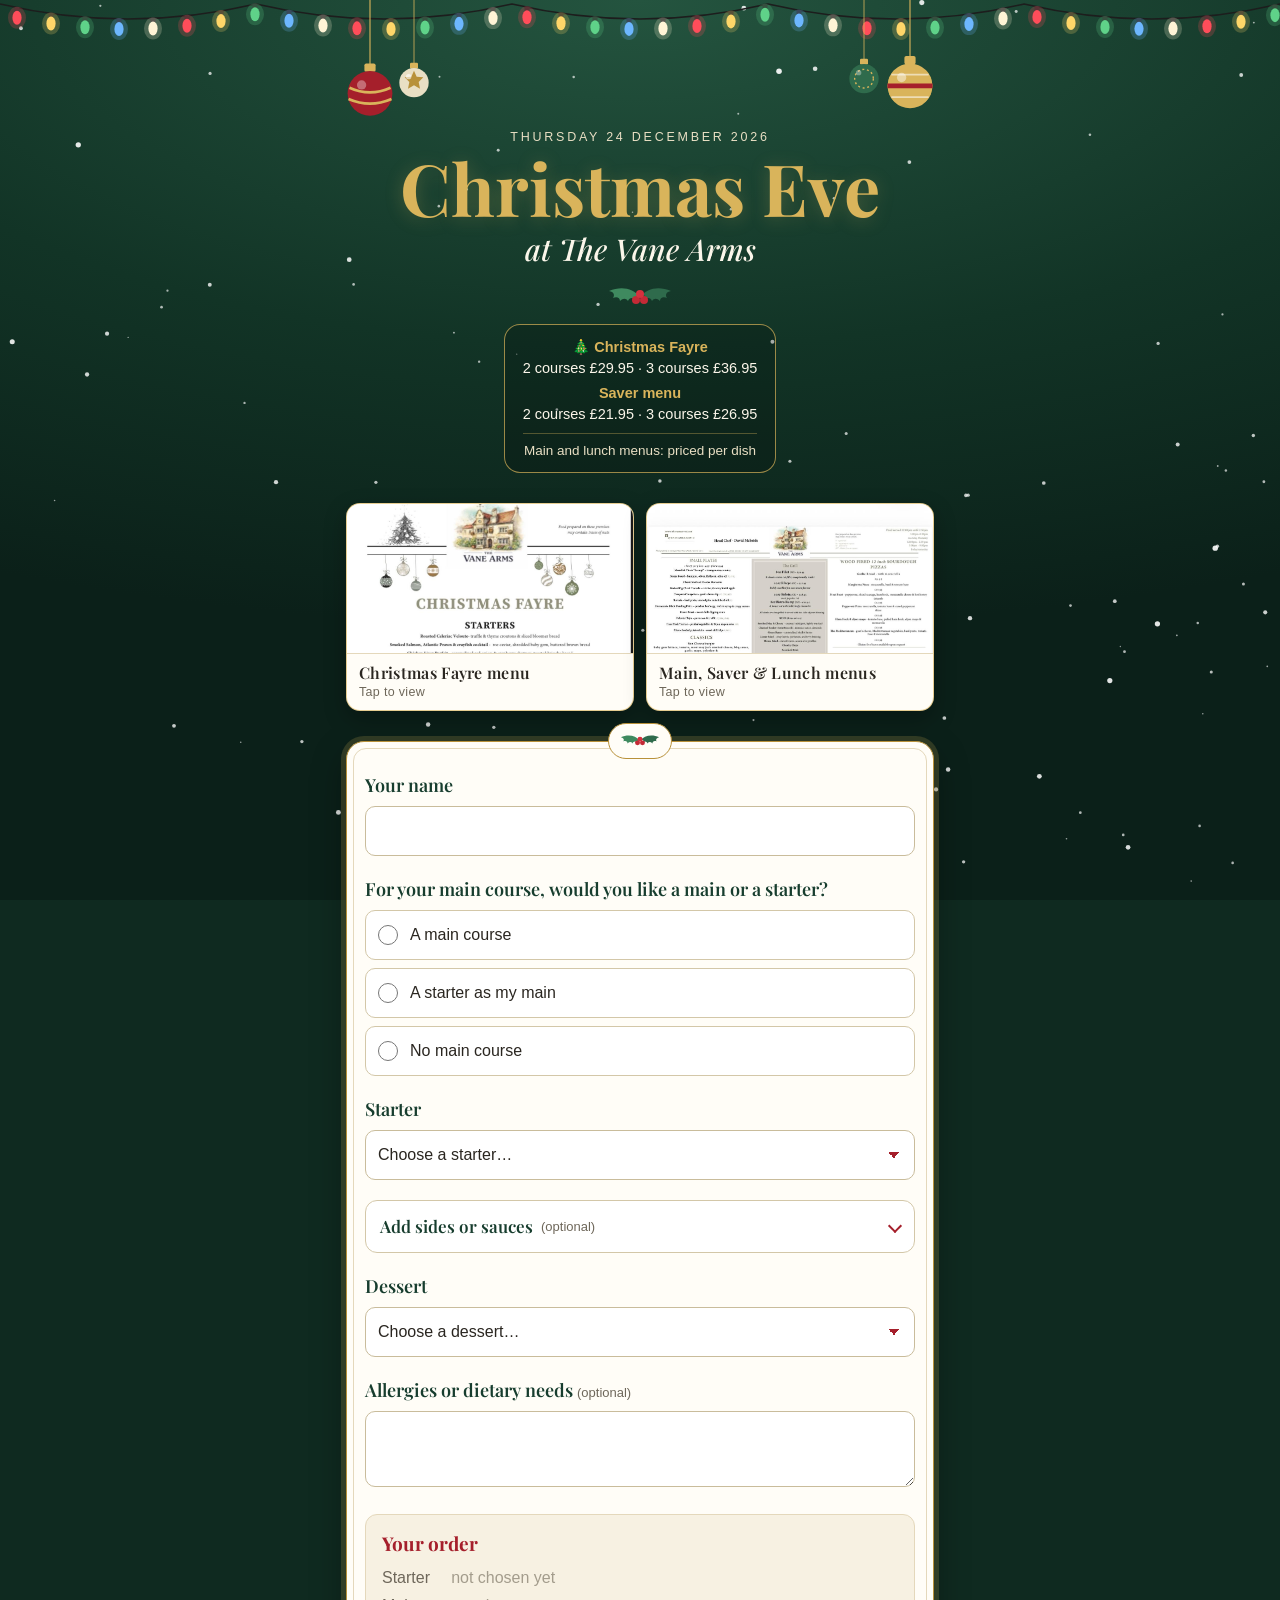
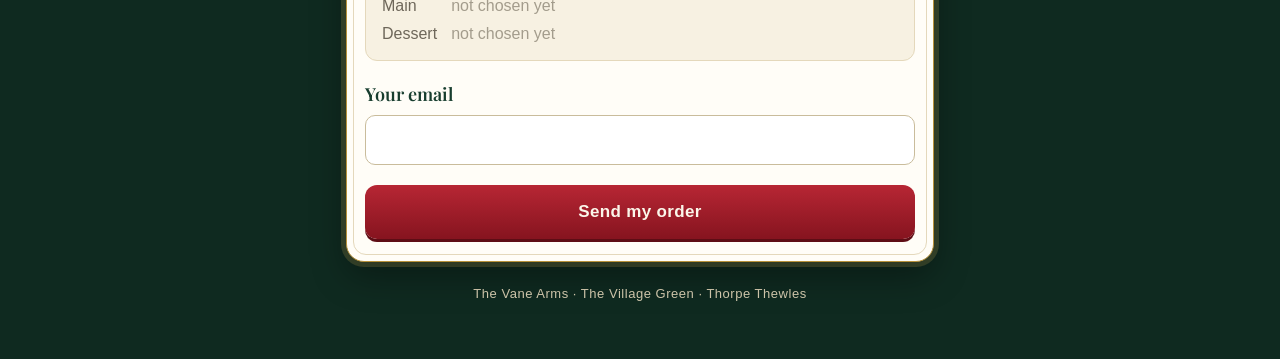
==== christmas-eve/index.html @ ee649b45 "Christmas Eve printout: show spare steak sides against paid extra sides Co-Authored-By: Claude Opus " ====
<!DOCTYPE html>
<html lang="en-GB">
<head>
<meta charset="utf-8">
<meta name="viewport" content="width=device-width, initial-scale=1">
<meta name="robots" content="noindex, nofollow">
<meta name="theme-color" content="#0f2a20">
<title>Christmas Eve at The Vane Arms</title>
<link rel="preconnect" href="https://fonts.googleapis.com">
<link rel="preconnect" href="https://fonts.gstatic.com" crossorigin>
<link href="https://fonts.googleapis.com/css2?family=Playfair+Display:ital,wght@0,600;0,700;1,500&display=swap" rel="stylesheet">
<style>
  :root{
    --night:#0f2a20; --pine:#173d2e; --gold:#d9b45b; --gold-2:#b8913a; --cream:#fbf6ea; --paper:#fffdf7;
    --berry:#a51f2b; --berry-2:#86141f; --ink:#2a2620; --muted:#6e675a; --line:#e4d8bb;
    --display:"Playfair Display",Georgia,"Times New Roman",serif;
  }
  *{box-sizing:border-box}
  html{-webkit-text-size-adjust:100%}
  body{margin:0;min-height:100vh;color:var(--ink);background:var(--night);
    font:16px/1.5 -apple-system,BlinkMacSystemFont,"Segoe UI",Roboto,Helvetica,Arial,sans-serif}
  body::before{content:"";position:fixed;inset:0;z-index:0;pointer-events:none;
    background:radial-gradient(ellipse 120% 70% at 50% 0%,#24543f 0%,#123426 55%,#0b2019 100%)}
  #snow{position:fixed;inset:0;width:100%;height:100%;pointer-events:none;z-index:0}
  .wrap{position:relative;z-index:1;max-width:620px;margin:0 auto;padding:0 16px 56px}

  /* ---------- header ---------- */
  .lights{position:relative;z-index:1;height:58px;overflow:hidden}
  .lights svg{display:block;width:100%;height:58px}
  .bulb{animation:twinkle 2.6s ease-in-out infinite alternate}
  @keyframes twinkle{0%{opacity:1}55%{opacity:.95}100%{opacity:.35}}
  header{position:relative;text-align:center;padding:70px 0 8px;color:var(--cream)}
  .bauble{position:absolute;top:-58px;width:56px;transform-origin:50% 0;animation:sway 5s ease-in-out infinite alternate}
  .bauble.l{left:-4px}
  .bauble.r{right:-4px;animation-delay:-2.5s}
  .bauble.l2{left:48px;width:40px;top:-58px;animation-delay:-1.2s}
  .bauble.r2{right:50px;width:40px;top:-58px;animation-delay:-3.6s}
  @keyframes sway{from{transform:rotate(-4deg)}to{transform:rotate(4deg)}}
  .eyebrow{margin:0 0 4px;font-size:12.5px;letter-spacing:.22em;text-transform:uppercase;color:#e9dfc4}
  h1{font-family:var(--display);font-weight:700;margin:0;line-height:1;color:var(--gold);
    font-size:clamp(46px,13vw,72px);text-shadow:0 2px 18px rgba(217,180,91,.25)}
  .at{font-family:var(--display);font-style:italic;font-weight:500;font-size:clamp(22px,6vw,30px);margin:4px 0 10px;color:var(--cream)}
  .holly{display:block;margin:6px auto 12px;width:74px;height:30px}
  .prices{display:inline-block;max-width:100%;margin:0;padding:12px 18px;border:1px solid rgba(217,180,91,.7);border-radius:16px;
    font-size:14.5px;line-height:1.45;color:var(--cream);background:rgba(0,0,0,.18)}
  .prices div+div{margin-top:4px}
  .prices b{display:block;color:var(--gold);font-weight:600}
  .prices .pp{font-size:13.5px;color:#e9dfc4;margin-top:8px;padding-top:7px;border-top:1px solid rgba(217,180,91,.35)}
  .extras{border:1px solid #d3c7a8;border-radius:12px;background:#fff;padding:0}
  .extras summary{cursor:pointer;list-style:none;padding:13px 14px;font-family:var(--display);font-weight:600;font-size:17px;color:var(--pine);display:flex;align-items:center;gap:8px}
  .extras summary::-webkit-details-marker{display:none}
  .extras summary::after{content:"";margin-left:auto;width:8px;height:8px;border-right:2px solid var(--berry);border-bottom:2px solid var(--berry);transform:rotate(45deg);transition:transform .15s}
  .extras[open] summary::after{transform:rotate(-135deg)}
  .extras .xl{margin:4px 14px 8px;font-size:13.5px;font-weight:600;color:var(--muted)}
  .checks{display:grid;grid-template-columns:1fr 1fr;gap:6px;padding:0 14px 12px}
  @media (max-width:420px){.checks{grid-template-columns:1fr}}
  .chk{display:flex;align-items:center;gap:10px;border:1px solid #e0d6bd;border-radius:9px;padding:9px 10px;font-size:15px;cursor:pointer;margin:0;font-family:inherit;font-weight:400;color:var(--ink)}
  .chk input{width:19px;height:19px;margin:0;accent-color:var(--berry);flex:none}
  .chk:has(input:checked){border-color:var(--berry);background:#fbf0ee}
  .tag{display:none;margin:8px 0 0;font-size:13px;font-weight:600;padding:3px 10px;border-radius:999px;width:fit-content}
  .tag.cf,.tag.mm{display:block}
  .tag.cf{background:#e6f0e8;color:#173d2e;border:1px solid #9fc2aa}
  .tag.mm{background:#f3eee2;color:#5d564a;border:1px solid #d6cbb0}
  .steak{border-left:3px solid var(--gold);padding:2px 0 2px 14px;margin:-6px 0 20px}
  .steak .field{margin-bottom:16px}
  .steak label{font-size:16px}
  .duo{display:grid;grid-template-columns:1fr 1fr;gap:10px}
  @media (max-width:520px){.duo{grid-template-columns:1fr;gap:0}}
  .tg{display:inline-block;font-size:11px;padding:0 6px;border-radius:999px;margin-left:4px;vertical-align:1px}
  .tg.cf{background:#e6f0e8;color:#173d2e}
  .tg.mm{background:#f1ece0;color:#6e675a}
  .demo{background:#fff7e0;border:1px solid #e7cf86;color:#6a5310;border-radius:10px;padding:10px 12px;font-size:14px;margin-top:14px}

  /* ---------- menus ---------- */
  .menus{display:grid;grid-template-columns:1fr 1fr;gap:12px;margin:22px 0 0}
  .menu-card{display:block;width:100%;padding:0;border:1px solid rgba(217,180,91,.65);border-radius:14px;overflow:hidden;
    background:var(--paper);cursor:pointer;text-align:left;font:inherit;color:var(--ink);box-shadow:0 8px 22px rgba(0,0,0,.28)}
  .menu-card img{display:block;width:100%;height:150px;object-fit:cover;object-position:top;border-bottom:1px solid var(--line)}
  .menu-card span{display:block;padding:9px 12px 10px;font-family:var(--display);font-weight:600;font-size:16px;line-height:1.2}
  .menu-card small{display:block;font-family:-apple-system,BlinkMacSystemFont,"Segoe UI",Roboto,Arial,sans-serif;font-weight:400;font-size:12.5px;color:var(--muted);margin-top:2px}
  .menu-card:hover,.menu-card:focus-visible{outline:3px solid var(--gold);outline-offset:2px}

  /* ---------- lightbox ---------- */
  .lb{position:fixed;inset:0;z-index:50;background:rgba(6,16,11,.94);display:flex;flex-direction:column}
  .lb[hidden]{display:none}
  .lb-bar{display:flex;align-items:center;gap:10px;padding:10px 12px;color:var(--cream)}
  .lb-bar h2{flex:1;margin:0;font-family:var(--display);font-size:18px;color:var(--gold);font-weight:600}
  .lb-bar button{box-shadow:none;width:auto;min-height:40px;padding:8px 14px;font-size:15px;border-radius:10px;background:transparent;color:var(--cream);border:1px solid rgba(251,246,234,.5)}
  .lb-scroll{flex:1;overflow:auto;-webkit-overflow-scrolling:touch;padding:0 10px 20px;text-align:center}
  .lb-scroll img{width:100%;max-width:1000px;height:auto;border-radius:6px;background:#fff;cursor:zoom-in}
  .lb.zoom .lb-scroll img{width:200%;max-width:none;cursor:zoom-out}

  /* ---------- form ---------- */
  .card{position:relative;background:var(--paper);border:1px solid var(--gold-2);border-radius:18px;padding:30px 18px 22px;margin-top:30px;
    box-shadow:0 0 0 5px rgba(217,180,91,.18),0 14px 34px rgba(0,0,0,.35)}
  .card::before{content:"";position:absolute;inset:6px;border:1px solid var(--line);border-radius:13px;pointer-events:none}
  .card .sprig{position:absolute;top:-19px;left:50%;transform:translateX(-50%);width:64px;height:36px;background:var(--paper);border-radius:20px;padding:4px 8px;border:1px solid var(--gold-2)}
  .field{margin:0 0 20px;position:relative}
  label,.label{display:block;font-family:var(--display);font-weight:600;font-size:18px;margin:0 0 7px;color:var(--pine)}
  .opt-tag{font-family:-apple-system,BlinkMacSystemFont,"Segoe UI",Roboto,Arial,sans-serif;font-weight:400;font-size:13px;color:var(--muted)}
  input[type=text],input[type=email],select,textarea{position:relative;
    width:100%;font:inherit;font-size:16px;color:var(--ink);background:#fff;
    border:1px solid #c9bc9b;border-radius:10px;padding:12px;min-height:48px;appearance:none;-webkit-appearance:none}
  select{background-image:linear-gradient(45deg,transparent 50%,var(--berry) 50%),linear-gradient(135deg,var(--berry) 50%,transparent 50%);
    background-position:calc(100% - 20px) 21px,calc(100% - 14px) 21px;background-size:6px 6px;background-repeat:no-repeat;padding-right:40px}
  textarea{min-height:76px;resize:vertical}
  input:focus,select:focus,textarea:focus{outline:3px solid rgba(217,180,91,.45);border-color:var(--gold-2)}
  .desc{margin:7px 2px 0;font-size:14px;color:var(--muted);font-style:italic}
  .desc:empty{display:none}
  .req{margin-top:10px}
  .req label{font-family:-apple-system,BlinkMacSystemFont,"Segoe UI",Roboto,Arial,sans-serif;font-size:14px;font-weight:600;color:var(--pine);margin-bottom:5px}
  .req input{min-height:44px;font-size:16px;background:#fffef9}
  .rq{color:var(--berry);font-style:italic}
  .choice{display:grid;gap:8px}
  .opt{display:flex;gap:12px;align-items:center;border:1px solid #d3c7a8;border-radius:10px;padding:12px;cursor:pointer;background:#fff;font-family:inherit;font-size:16px;font-weight:500;color:var(--ink);margin:0}
  .opt input{margin:0;width:20px;height:20px;accent-color:var(--berry);flex:none}
  .opt:has(input:checked){border-color:var(--berry);background:#fbf0ee}
  .error{color:var(--berry);font-size:14px;margin-top:6px;display:none}
  .invalid .error{display:block}
  .invalid select,.invalid input,.invalid .opt{border-color:var(--berry)}
  .summary{background:#f7f1e2;border:1px solid var(--line);border-radius:12px;padding:14px 16px;margin:4px 0 20px}
  .summary h2{font-family:var(--display);font-size:19px;margin:0 0 8px;color:var(--berry)}
  .summary dl{display:grid;grid-template-columns:auto 1fr;gap:4px 14px;margin:0}
  .summary dt{color:var(--muted)}
  .summary dd{margin:0}
  .bill{margin-top:12px;border-top:1px dashed #cdbf9e;padding-top:10px;font-size:15px}
  .bill:empty{display:none}
  .bill div{display:flex;justify-content:space-between;gap:12px;padding:2px 0}
  .bill .total{margin-top:6px;padding-top:8px;border-top:1px solid #cdbf9e;font-family:var(--display);font-size:22px;font-weight:700;color:var(--pine)}
  button{font:inherit;font-weight:700;font-size:17px;border:0;border-radius:12px;padding:14px 18px;min-height:54px;width:100%;
    background:linear-gradient(180deg,#b72634,var(--berry-2));color:var(--cream);cursor:pointer;letter-spacing:.02em;box-shadow:0 3px 0 #5e0d15}
  button:hover{filter:brightness(1.06)}
  button:focus-visible{outline:3px solid var(--gold);outline-offset:2px}
  button[disabled]{opacity:.65;cursor:progress}
  .btn-ghost{background:transparent;color:var(--pine);border:1px solid var(--pine);box-shadow:none}
  .formerror{display:none;margin:14px 0 0;padding:12px 14px;border-radius:10px;background:#fbeeee;color:var(--berry);font-size:15px}
  .formerror.show{display:block}
  .hp{position:absolute;left:-9999px;width:1px;height:1px;overflow:hidden}
  .done h2{font-family:var(--display);color:var(--berry);margin:0 0 8px;font-size:30px;text-align:center}
  .done p{margin:0 0 12px}
  .done .summary{margin-top:12px}
  footer{text-align:center;color:#d8ceb2;font-size:13px;margin-top:22px;letter-spacing:.04em}

  @media (prefers-reduced-motion:reduce){.bauble,.bulb{animation:none}}
  @media (max-width:420px){.bauble.l2,.bauble.r2{display:none}.menu-card img{height:120px}}

  /* ---------- organiser / print view ---------- */
  .admin .wrap{max-width:1040px;padding-top:20px}
  .admin .lights,.admin #snow{display:none}
  .toolbar{display:flex;gap:10px;flex-wrap:wrap;margin:0 0 14px}
  .toolbar button{width:auto;min-height:44px;padding:10px 16px;font-size:15px}
  .toolbar .btn-ghost{color:var(--cream);border-color:rgba(251,246,234,.6)}
  .sheet{background:#fff;border-radius:12px;padding:22px}
  .sheet h1{font-size:28px;color:var(--pine);margin:0 0 4px;text-align:left;text-shadow:none}
  .sheet .meta{color:var(--muted);margin:0 0 16px;font-size:14px}
  table{width:100%;border-collapse:collapse;font-size:14px}
  th,td{border:1px solid #cfc6b0;padding:7px 8px;text-align:left;vertical-align:top}
  th{background:#f3eee2;font-weight:700}
  td.n{width:34px;text-align:center;color:var(--muted)}
  td.p,th.p{text-align:right;white-space:nowrap}
  tfoot td{font-weight:700;background:#f3eee2}
  .sam{font-size:12px;color:var(--muted)}
  .alg{color:var(--berry);font-weight:600}
  .rqp{color:var(--berry);font-size:12.5px;font-weight:600;font-style:italic}
  .totals{display:grid;grid-template-columns:repeat(3,1fr);gap:16px;margin-top:20px}
  .totals h3{font-size:14px;margin:0 0 6px;text-transform:uppercase;letter-spacing:.08em;color:var(--berry)}
  .totals ul{margin:0;padding:0;list-style:none;font-size:14px}
  .totals li{display:flex;justify-content:space-between;gap:10px;border-bottom:1px dotted #d6d0c2;padding:3px 0}
  .totals li b{white-space:nowrap}
  .extra{margin-top:16px;font-size:14px}
  .missing{margin-top:10px;font-size:14px;color:var(--berry)}
  @media (max-width:700px){.totals{grid-template-columns:1fr}}
  @media print{
    @page{size:A4;margin:12mm}
    body{background:#fff !important;font-size:12px}
    #snow,.lights,.no-print,body::before{display:none !important}
    .admin .wrap{max-width:none;padding:0}
    .sheet{padding:0;border-radius:0}
    table{font-size:11px}
    th,td{padding:4px 6px}
    tr{page-break-inside:avoid}
    .totals{grid-template-columns:repeat(3,1fr);break-inside:avoid;page-break-inside:avoid}
    .totals li{padding:2px 0}
  }
</style>
</head>
<body>
<canvas id="snow" aria-hidden="true"></canvas>
<div class="lights" aria-hidden="true"><svg id="lightsSvg" preserveAspectRatio="none"></svg></div>

<div class="wrap" id="app">

  <!-- ===================== GUEST VIEW ===================== -->
  <div id="guest">
    <header>
      <svg class="bauble l" viewBox="0 0 60 130" aria-hidden="true"><line x1="30" y1="0" x2="30" y2="70" stroke="#d9b45b" stroke-width="1.2"/><rect x="24" y="68" width="12" height="9" rx="2" fill="#d9b45b"/><circle cx="30" cy="100" r="24" fill="#a51f2b"/><path d="M8 94q22 10 44 0" stroke="#d9b45b" stroke-width="3" fill="none"/><path d="M7 106q23 10 46 0" stroke="#d9b45b" stroke-width="3" fill="none"/><circle cx="21" cy="91" r="5" fill="#fff" opacity=".35"/></svg>
      <svg class="bauble l2" viewBox="0 0 60 150" aria-hidden="true"><line x1="30" y1="0" x2="30" y2="96" stroke="#d9b45b" stroke-width="1.2"/><rect x="24" y="94" width="12" height="9" rx="2" fill="#d9b45b"/><circle cx="30" cy="124" r="22" fill="#e9dfc4"/><path d="M30 106l4 9 10 1-7 7 2 10-9-5-9 5 2-10-7-7 10-1z" fill="#b8913a"/><circle cx="22" cy="115" r="4" fill="#fff" opacity=".6"/></svg>
      <svg class="bauble r2" viewBox="0 0 60 150" aria-hidden="true"><line x1="30" y1="0" x2="30" y2="90" stroke="#d9b45b" stroke-width="1.2"/><rect x="24" y="88" width="12" height="9" rx="2" fill="#d9b45b"/><circle cx="30" cy="118" r="22" fill="#2f6b4c"/><circle cx="30" cy="118" r="14" fill="none" stroke="#d9b45b" stroke-width="2" stroke-dasharray="3 4"/><circle cx="22" cy="109" r="4" fill="#fff" opacity=".35"/></svg>
      <svg class="bauble r" viewBox="0 0 60 130" aria-hidden="true"><line x1="30" y1="0" x2="30" y2="62" stroke="#d9b45b" stroke-width="1.2"/><rect x="24" y="60" width="12" height="9" rx="2" fill="#d9b45b"/><circle cx="30" cy="92" r="24" fill="#d9b45b"/><path d="M6 92h48" stroke="#a51f2b" stroke-width="5"/><path d="M10 80h40M10 104h40" stroke="#fff" stroke-width="2" opacity=".55"/><circle cx="21" cy="83" r="5" fill="#fff" opacity=".45"/></svg>

      <p class="eyebrow">Thursday 24 December 2026</p>
      <h1>Christmas Eve</h1>
      <p class="at">at The Vane Arms</p>
      <svg class="holly" viewBox="0 0 74 30" aria-hidden="true"><path d="M37 15C30 6 18 4 6 9c5 1 6 4 4 7 4-2 7 0 7 3 3-3 6-3 8 0 1-3 4-4 7-2C30 19 33 17 37 15z" fill="#3f8a5f"/><path d="M37 15c7-9 19-11 31-6-5 1-6 4-4 7-4-2-7 0-7 3-3-3-6-3-8 0-1-3-4-4-7-2 2-3-1-5-5-2z" fill="#2f6b4c"/><circle cx="33" cy="18" r="4" fill="#c42a36"/><circle cx="41" cy="18" r="4" fill="#c42a36"/><circle cx="37" cy="12" r="4" fill="#d6313e"/></svg>
      <div class="prices">
        <div><b>🎄 Christmas Fayre</b> 2 courses £29.95 · 3 courses £36.95</div>
        <div><b>Saver menu</b> 2 courses £21.95 · 3 courses £26.95</div>
        <div class="pp">Main and lunch menus: priced per dish</div>
      </div>
      <div class="demo" id="demoBanner" hidden>Preview copy. Nothing here is saved or emailed.</div>
    </header>

    <div class="menus">
      <button type="button" class="menu-card" data-menu="fayre">
        <img src="menus/christmas-fayre.jpg" alt="" loading="eager">
        <span>Christmas Fayre menu<small>Tap to view</small></span>
      </button>
      <button type="button" class="menu-card" data-menu="main">
        <img src="menus/main-menu.jpg" alt="" loading="lazy">
        <span>Main, Saver &amp; Lunch menus<small>Tap to view</small></span>
      </button>
    </div>

    <form class="card" id="orderForm" novalidate>
      <svg class="sprig" viewBox="0 0 74 30" aria-hidden="true"><path d="M37 15C30 6 18 4 6 9c5 1 6 4 4 7 4-2 7 0 7 3 3-3 6-3 8 0 1-3 4-4 7-2C30 19 33 17 37 15z" fill="#3f8a5f"/><path d="M37 15c7-9 19-11 31-6-5 1-6 4-4 7-4-2-7 0-7 3-3-3-6-3-8 0-1-3-4-4-7-2 2-3-1-5-5-2z" fill="#2f6b4c"/><circle cx="33" cy="18" r="4" fill="#c42a36"/><circle cx="41" cy="18" r="4" fill="#c42a36"/><circle cx="37" cy="12" r="4" fill="#d6313e"/></svg>

      <div class="field" id="f-name">
        <label for="name">Your name</label>
        <input type="text" id="name" name="name" autocomplete="name" maxlength="80">
        <div class="error">Please put your name.</div>
      </div>

      <div class="field" id="f-mainType">
        <span class="label">For your main course, would you like a main or a starter?</span>
        <div class="choice" role="radiogroup" aria-label="Main course type">
          <label class="opt"><input type="radio" name="mainType" value="main">A main course</label>
          <label class="opt"><input type="radio" name="mainType" value="starter">A starter as my main</label>
          <label class="opt"><input type="radio" name="mainType" value="none">No main course</label>
        </div>
        <div class="error">Please pick one.</div>
      </div>

      <div class="field" id="f-starter">
        <label for="starter">Starter</label>
        <select id="starter" name="starter"></select>
        <p class="tag" id="t-starter"></p>
        <p class="desc" id="d-starter"></p>
        <div class="req" id="w-starterReq" hidden>
          <label for="starterReq">Special request for this dish <span class="opt-tag">(optional)</span></label>
          <input type="text" id="starterReq" maxlength="200" autocomplete="off" placeholder="e.g. no cheese, sauce on the side">
        </div>
        <div class="error">Please choose a starter, or "No starter".</div>
      </div>

      <div class="field" id="f-main" hidden>
        <label for="main" id="mainLabel">Main course</label>
        <select id="main" name="main"></select>
        <p class="tag" id="t-main"></p>
        <p class="desc" id="d-main"></p>
        <div class="req" id="w-mainReq" hidden>
          <label for="mainReq">Special request for this dish <span class="opt-tag">(optional)</span></label>
          <input type="text" id="mainReq" maxlength="200" autocomplete="off" placeholder="e.g. no cheese, sauce on the side">
        </div>
        <div class="error">Please choose your main.</div>
      </div>

      <div class="steak" id="steakBox" hidden>
        <div class="field" id="f-cook">
          <label for="cook">How would you like your steak cooked?</label>
          <select id="cook"></select>
          <div class="error">Please choose how you'd like it cooked.</div>
        </div>
        <div id="sidesBox">
        <div class="duo">
          <div class="field" id="f-side1">
            <label for="side1">First side</label>
            <select id="side1"></select>
            <div class="error">Please choose a side.</div>
          </div>
          <div class="field" id="f-side2">
            <label for="side2">Second side</label>
            <select id="side2"></select>
            <div class="error">Please choose a side.</div>
          </div>
        </div>
        </div>
      </div>

      <details class="field extras" id="extrasBox">
        <summary>Add sides or sauces <span class="opt-tag" id="extrasCount">(optional)</span></summary>
        <p class="xl">Sides, £4 each</p>
        <div class="checks" id="sideChecks"></div>
        <p class="xl">Sauces, £3 each</p>
        <div class="checks" id="sauceChecks"></div>
      </details>

      <div class="field" id="f-dessert">
        <label for="dessert">Dessert</label>
        <select id="dessert" name="dessert"></select>
        <p class="tag" id="t-dessert"></p>
        <p class="desc" id="d-dessert"></p>
        <div class="req" id="w-dessertReq" hidden>
          <label for="dessertReq">Special request for this dish <span class="opt-tag">(optional)</span></label>
          <input type="text" id="dessertReq" maxlength="200" autocomplete="off" placeholder="e.g. no cheese, sauce on the side">
        </div>
        <div class="error">Please choose a dessert, or "No dessert".</div>
      </div>

      <div class="field">
        <label for="notes">Allergies or dietary needs <span class="opt-tag">(optional)</span></label>
        <textarea id="notes" name="notes" maxlength="500"></textarea>
      </div>

      <div class="summary" id="summary" aria-live="polite">
        <h2>Your order</h2>
        <dl id="sumList"></dl>
        <div class="bill" id="sumBill"></div>
      </div>

      <div class="field" id="f-email">
        <label for="email">Your email</label>
        <input type="email" id="email" name="email" autocomplete="email" inputmode="email" maxlength="120">
        <div class="error">Please put a valid email address.</div>
      </div>

      <div class="hp" aria-hidden="true"><label>Leave this empty <input type="text" id="website" tabindex="-1" autocomplete="off"></label></div>

      <div class="field" id="f-any" style="margin-bottom:12px"><div class="error">You haven't picked any food yet.</div></div>

      <button type="submit" id="submitBtn">Send my order</button>
      <div class="formerror" id="formError" role="alert"></div>
    </form>

    <div class="card done" id="done" hidden>
      <svg class="sprig" viewBox="0 0 74 30" aria-hidden="true"><path d="M37 15C30 6 18 4 6 9c5 1 6 4 4 7 4-2 7 0 7 3 3-3 6-3 8 0 1-3 4-4 7-2C30 19 33 17 37 15z" fill="#3f8a5f"/><path d="M37 15c7-9 19-11 31-6-5 1-6 4-4 7-4-2-7 0-7 3-3-3-6-3-8 0-1-3-4-4-7-2 2-3-1-5-5-2z" fill="#2f6b4c"/><circle cx="33" cy="18" r="4" fill="#c42a36"/><circle cx="41" cy="18" r="4" fill="#c42a36"/><circle cx="37" cy="12" r="4" fill="#d6313e"/></svg>
      <h2>Thank you, <span id="doneName"></span></h2>
      <p id="doneMsg"></p>
      <div class="summary"><dl id="doneList"></dl><div class="bill" id="doneBill"></div></div>
      <p>To change it, send it again with the same name and email.</p>
      <button type="button" class="btn-ghost" id="againBtn">Change my order</button>
    </div>

    <footer>The Vane Arms · The Village Green · Thorpe Thewles</footer>
  </div>

  <!-- ===================== ORGANISER VIEW ===================== -->
  <div id="admin" hidden>
    <div class="toolbar no-print">
      <button type="button" id="printBtn">Print</button>
      <button type="button" class="btn-ghost" id="refreshBtn">Refresh</button>
      <button type="button" class="btn-ghost" id="csvBtn">Download spreadsheet (CSV)</button>
    </div>
    <div class="formerror" id="adminError" role="alert"></div>
    <div class="sheet" id="sheet"></div>
  </div>
</div>

<!-- menu viewer -->
<div class="lb" id="lb" hidden role="dialog" aria-modal="true" aria-labelledby="lbTitle">
  <div class="lb-bar">
    <h2 id="lbTitle"></h2>
    <button type="button" id="lbZoom">Zoom</button>
    <button type="button" id="lbClose" aria-label="Close menu">Close</button>
  </div>
  <div class="lb-scroll" id="lbScroll"><img id="lbImg" alt=""></div>
</div>

<script>
/* =========================================================
   SETTINGS
   ========================================================= */
const CONFIG = {
  SCRIPT_URL: 'https://script.google.com/macros/s/AKfycbwUS44SCN-Toj6OXsVWe3MUc-dPOw905pE6YJq2veUZwV2UM3e7Ip_0jKrQEDuulqDq/exec',
  PARTY_SIZE: 19,
  EVENT: 'Christmas Eve at The Vane Arms',
  WHEN: 'Thursday 24 December 2026',
  ORGANISER: 'Scott Eason'
};
/* Prices in pence.
   Set menus (Christmas Fayre, Saver): priced by how many courses come from that menu.
   One course on its own from a set menu is charged at that menu's 2-course price.
   Main menu and lunch menu: each dish at its own price.
   A dish that appears on more than one menu is listed once and counted against
   whichever menu gives the lowest total for that person's whole order. */
const SETS = {
  cf: { label: 'Christmas Fayre', two: 2995, three: 3695 },
  sv: { label: 'Saver menu', two: 2195, three: 2695 }
};
const SIDE_PRICE = 400, SAUCE_PRICE = 300;

const MENU_IMAGES = {
  fayre: { src: 'menus/christmas-fayre.jpg', title: 'Christmas Fayre menu' },
  main:  { src: 'menus/main-menu.jpg', title: 'Main, Saver & Lunch menus' }
};

/* Each dish lists the menus it's on (v), in order of preference. */
const CF = x => Object.assign({src:'cf'}, x || {});
const SV = desc => ({src:'sv', desc});
const MM = (price, desc) => ({src:'mm', price, desc});
const LN = (price, desc) => ({src:'ln', price, desc});
const FAYRE_GROUP = '🎄 Christmas Fayre (set price)';

const MENU = {
  starters: [
    { group: FAYRE_GROUP, items: [
      {name:'Roasted Celeriac Velouté', v:[CF()], desc:'Truffle & thyme croutons & sliced bloomer bread'},
      {name:'Smoked Salmon, Atlantic Prawn & Crayfish Cocktail', v:[CF()], desc:'Roe caviar, shredded baby gem, buttered brown bread'},
      {name:'Chicken Liver Parfait', v:[CF()], desc:'Caramelised red onion & cranberry chutney, toasted brioche bread'},
      {name:'Sautéed Wild Mushroom & Spinach Soufflé', v:[CF()], desc:'Truffle & parmesan cream reduction'},
      {name:'Deep Fried Brie', v:[CF()], desc:'Rocket and parmesan salad, redcurrant jelly & toasted brioche'}
    ]},
    { group: 'Small plates & starters', items: [
      {name:'Burrata', v:[SV(), MM(750)], desc:'Basil pesto, toasted pine nuts & basil oil (V)'},
      {name:'Tempura Courgettes', v:[SV(), MM(750)], desc:"Goat's cheese dip (V, VE, GF)"},
      {name:'Cheese Loaded Potato Skins', v:[SV(), MM(750)], desc:'Sweet chilli dip (V, GF*)'},
      {name:'Homemade Black Pudding Fritta', v:[SV(), MM(750)], desc:"Poached hen's egg, real ale syrup & crispy onions"},
      {name:'Soup of the Day', v:[SV()], desc:'With crusty ciabatta & rock salt butter (V, GF*)'},
      {name:'Mini Mezze Board', v:[SV()], desc:'Toasted sourdough, mixed olives, sunblushed tomatoes, balsamic reduction & olive oil (V, VE, GF*)'},
      {name:'Shetland Mussels', v:[SV()], desc:'In a white wine cream & garlic sauce & sourdough'},
      {name:'Monkfish Cheek "Scampi"', v:[MM(750)], desc:'Small plate. Tarragon mayonnaise'},
      {name:'Mezze Board', v:[MM(750)], desc:'Small plate. Hummus, olives, flatbread, olive oil (V, VE)'},
      {name:'Classic Shetland Moules Marinière', v:[MM(750)], desc:'Small plate'},
      {name:'Braised Pig Cheek Tostada', v:[MM(750)], desc:'Small plate. Celeriac, Granny Smith apple'},
      {name:'Prawn Toast', v:[MM(750)], desc:'Small plate. Sweet chilli dipping sauce'},
      {name:'Polenta Chips', v:[MM(750)], desc:'Small plate. Parmesan & truffle (V, VE, GF)'},
      {name:'Ham Hock Terrine', v:[MM(750)], desc:'Small plate. Pickled vegetables & Dijon mayonnaise (GF)'},
      {name:'Garlic Bread with Mozzarella', v:[MM(995)], desc:'12-inch wood-fired sourdough'}
    ]}
  ],
  mains: [
    { group: FAYRE_GROUP, items: [
      {name:'Traditional Roast Turkey', v:[CF()], desc:'Turkey leg & cranberry ballotine, pigs in blankets, Yorkshire pudding & all the trimmings'},
      {name:'Fillet of Beef Wellington', v:[CF({supp:300})], short:'Beef Wellington', desc:'Spinach, wild mushroom duxelles, Parma ham, glazed orange and cardamom carrots, creamed mash, braised hispi & port wine jus'},
      {name:'Confit Duck Leg', v:[CF()], desc:'Braised red cabbage, Puy lentil cassoulet & tenderstem broccoli'},
      {name:'Oven Roast Cod', v:[CF()], desc:'Wild mushrooms, spinach, samphire, ratte potato mousse, brown shrimp, mustard mayo, panko crumb & pickled cucumbers'},
      {name:'Roasted Cauliflower & Caramelised Onion Gnocchi', v:[CF()], desc:'Served in a rich crème fraîche sauce & herb infused panko crumb'}
    ]},
    { group: 'Classics', items: [
      {name:'8oz Cheeseburger', v:[SV(), MM(1795)], desc:'Baby gem lettuce, tomato, Monterey Jack smoked cheese, BBQ sauce, garlic mayo, coleslaw & seasoned fries'},
      {name:'Fish & Chips', v:[SV('10oz cod fillet, chunky chips, mushy peas & homemade tartare sauce'), MM(1825, 'Beer battered cod & chips, lemon & tartare sauce, bread & butter')], desc:'Beer battered cod & chips, lemon & tartare sauce, bread & butter'},
      {name:'Classic Chicken Parmo', v:[MM(1825)], desc:'Béchamel, house cheese blend, salad, chunky chips & garlic mayo'},
      {name:'Classic Chicken Parmo with Hot Shot', v:[MM(2125)], desc:'Parmo topped with jalapeños, pepperoni & onion (hot shot +£3)'},
      {name:'Whitby Scampi', v:[MM(1725)], desc:'8 pieces of Whitby scampi, chunky chips, lemon, tartare sauce'},
      {name:'Chicken Caesar Salad', v:[MM(1695), LN(1695)], desc:'Chicken, cos lettuce, sourdough croutons, parmesan cheese & Caesar dressing'}
    ]},
    { group: 'From the grill (served with two sides)', items: [
      {name:'8oz Fillet Steak', v:[MM(3195)], steak:1, desc:'A classic centre cut fillet, exceptionally tender (GF)'},
      {name:'10oz Ribeye Steak', v:[MM(2795)], steak:1, desc:'Richly marbled for maximum flavour (GF)'},
      {name:'10oz Sirloin Steak', v:[MM(2895)], steak:1, desc:'Most popular cut (GF)'},
      {name:'8oz Bistro Rump Steak', v:[MM(2295)], steak:1, desc:'A leaner cut with bold, beefy character (GF)'}
    ]},
    { group: "Head chef's recommendation", items: [
      {name:'Monkfish Wrapped in Parma Ham', v:[MM(2850)], desc:'Fondant potato, braised hispi cabbage, miso velouté, keta roe & dill oil (GF)'},
      {name:'Duo of Lamb', v:[MM(2995)], desc:'4oz lamb rump, braised lamb shoulder, courgette & basil purée, broad beans, cabbage, garden peas, pan juices & rosemary new potatoes (GF)'}
    ]},
    { group: '12-inch sourdough pizzas', items: [
      {name:'Margherita Pizza', v:[MM(1095)], desc:'Mozzarella, basil & tomato base. Gluten free base on request'},
      {name:'Meat Feast Pizza', v:[MM(1295)], desc:'Pepperoni, sliced sausage, ham hock, mozzarella & hot honey drizzle. Gluten free base on request'},
      {name:'Pepperoni Pizza', v:[MM(1295)], desc:'Mozzarella, tomato base & cured pepperoni slices. Gluten free base on request'},
      {name:'Ham Hock & Dijon Mayo Pizza', v:[MM(1295)], desc:'Tomato base, pulled ham hock, Dijon mayo & mozzarella. Gluten free base on request'},
      {name:'The Mediterranean Pizza', v:[MM(1295)], desc:"Goat's cheese, Mediterranean vegetables, basil pesto, tomato base & mozzarella. Gluten free base on request"}
    ]},
    { group: 'Saver menu', items: [
      {name:'Scampi', v:[SV()], desc:'8 pieces of succulent scampi, chunky chips & homemade tartare sauce'},
      {name:'Homemade Chicken Parmesan', v:[SV()], desc:'Chicken breast in panko breadcrumbs, roast garlic mayo, béchamel sauce, duo of cheddar & mozzarella, skin on fries & house salad'},
      {name:'8oz Bistro Rump Steak with mushroom, tomato & chips', v:[SV()], cookOnly:1, desc:'Flat cap mushroom, thyme infused tomato, hand cut chunky chips & house salad (GF)'},
      {name:'Caesar Salad', v:[SV()], desc:'Baby gem lettuce, garlic croutons, parmesan & Caesar dressing'}
    ]},
    { group: 'Lunch & light bites', items: [
      {name:'Moules & Frites', v:[SV(), LN(1695)], desc:'Shetland mussels in a white wine cream & garlic sauce, skin on fries & sourdough slice'},
      {name:'Marinated Chicken & Pepper Shawarma Flatbread', v:[SV(), LN(1595)], desc:'Garlic mayo, rocket, pickled vegetables, finished with pomegranate seeds & skin on fries'},
      {name:'Open Sourdough Chargrilled Steak Sandwich', v:[LN(1750)], desc:'Caramelised onion jam, rocket & parmesan salad, dipping jus, served with chunky chips'},
      {name:'Sourdough Prawn & Marie Rose Sandwich', v:[LN(1695)], desc:'Iceberg lettuce, house salad & chunky chips'},
      {name:'The Mediterranean Sourdough', v:[LN(1550)], desc:"Sourdough, goat's cheese, Mediterranean vegetables, basil pesto & toasted pine nuts (V)"},
      {name:'Posh Fish Finger Sandwich', v:[LN(1550)], desc:'Sourdough bun, battered cod goujons, tartare sauce, lemon & chunky chips'}
    ]}
  ],
  desserts: [
    { group: FAYRE_GROUP, items: [
      {name:'Sticky Toffee Pudding', v:[CF({desc:'Butterscotch sauce & vanilla pod ice cream'}), SV('Butterscotch sauce & salted caramel ice cream'), MM(700, 'Butterscotch sauce & salted caramel ice cream')], desc:'Butterscotch sauce & ice cream'},
      {name:'Chocolate Brownie', v:[CF({desc:'Double chocolate brownie, chocolate sauce, vanilla ice cream & seasonal berries'}), SV(), MM(700)], desc:'Chocolate sauce, vanilla ice cream & seasonal berries'},
      {name:'Traditional Christmas Pudding', v:[CF()], desc:'Brandy sauce & redcurrants'},
      {name:'Espresso Crème Brûlée', v:[CF()], desc:'Homemade shortbread'},
      {name:'Artisan Cheeseboard', v:[CF({supp:300})], short:'Cheeseboard', desc:'Brie, cheddar, Yorkshire blue, selection of biscuits, chutney, grapes & celery'},
      {name:'Spiced Poached Pear Cheesecake', v:[CF()], desc:'Vanilla pod ice cream'}
    ]},
    { group: 'More desserts', items: [
      {name:'Lemon Tiramisu', v:[SV(), MM(700)], desc:'Limoncello syrup, lemon-infused mascarpone & lemon curd'},
      {name:'Apple Frangipane Bakewell Tart', v:[SV(), MM(700)], desc:'Served with crème anglaise'},
      {name:'Cheesecake of the Day', v:[SV('Vanilla pod ice cream'), MM(700, 'Vanilla pod ice cream or pouring cream')], desc:'Vanilla pod ice cream or pouring cream'},
      {name:'Knickerbocker Glory', v:[MM(700)], desc:'Chocolate sauce, wafer, brownie pieces & marshmallows (GF*)'},
      {name:'Selection of Ice Creams', v:[SV()], desc:'With chocolate sauce & wafer'}
    ]}
  ]
};
const SIDES = ['Smoked Mac & Cheese', 'Charred Tenderstem Broccoli', 'Green Beans', 'Caesar Salad', 'House Salad',
  'Chunky Chips', 'Seasoned Fries', 'Onion Rings', 'Truffle & Parmesan Fries', '2 Tomatoes / 2 Flat Cap Mushrooms'];
const SAUCES = ['Peppercorn', 'Diane', 'Garlic Butter'];
const NO_SIDE = 'No side';
const COOK = ['Blue', 'Rare', 'Medium rare', 'Medium', 'Medium well', 'Well done'];
const NONE = {starter:'No starter', main:'No main course', dessert:'No dessert'};
const SRC_NAME = { cf: 'Christmas Fayre', mm: 'Main menu', sv: 'Saver menu', ln: 'Lunch menu' };
/* names used by earlier versions of this page */
const ALIASES = {
  'Double Chocolate Brownie': 'Chocolate Brownie',
  'Sticky Toffee Pudding (salted caramel ice cream)': 'Sticky Toffee Pudding',
  '8oz Bistro Rump Steak (Saver)': '8oz Bistro Rump Steak with mushroom, tomato & chips',
  'Chicken & Pepper Shawarma Flatbread (Saver)': 'Marinated Chicken & Pepper Shawarma Flatbread',
  'Chicken & Pepper Shawarma Flatbread (Lunch)': 'Marinated Chicken & Pepper Shawarma Flatbread',
  'Open Sourdough Steak Sandwich (Lunch)': 'Open Sourdough Chargrilled Steak Sandwich',
  'The Mediterranean Sourdough (Lunch)': 'The Mediterranean Sourdough'
};

const $ = id => document.getElementById(id);
const LIVE = /^https:\/\/script\.google\.com\//.test(CONFIG.SCRIPT_URL);
const byName = {};
['starters', 'mains', 'desserts'].forEach(k => MENU[k].forEach(g => g.items.forEach(d => {
  if (byName[d.name]) throw new Error('Duplicate dish: ' + d.name);
  byName[d.name] = d;
})));
const dishOf = n => n ? (byName[n] || byName[ALIASES[n]] || byName[String(n).replace(/ \((Saver|Lunch)\)$/, '')] || null) : null;
const esc = s => String(s == null ? '' : s).replace(/[&<>"']/g, c => ({'&':'&amp;','<':'&lt;','>':'&gt;','"':'&quot;',"'":'&#39;'}[c]));
const money = p => '£' + (p / 100).toFixed(2);
const short = p => money(p).replace('.00', '');
const isReal = v => !!v && !Object.values(NONE).includes(v);
const listOf = x => Array.isArray(x) ? x.filter(Boolean) : String(x || '').split(', ').map(s => s.trim()).filter(Boolean);

function variantLabel(x){ return x.src === 'cf' ? 'Christmas Fayre' + (x.supp ? ' +' + short(x.supp) : '') : x.src === 'sv' ? 'Saver' : money(x.price); }
function optText(d){ return d.name + ' · ' + [...new Set(d.v.map(variantLabel))].join(' / '); }
function tagFor(d, x){
  if (x.src === 'cf') return '🎄 Christmas Fayre' + (x.supp ? ' (+' + short(x.supp) + ' supplement)' : '');
  if (x.src === 'sv') return 'Saver menu, set price (not part of the Christmas Fayre)';
  return SRC_NAME[x.src] + ' · ' + money(x.price) + ' (not part of the Christmas Fayre)';
}

/* ---------------- pricing ---------------- */
function courseCount(o){ return [o.starter, o.mainType === 'none' ? '' : o.main, o.dessert].filter(isReal).length; }
function isSteak(o){ const d = dishOf(o.main); return o.mainType === 'main' && !!(d && d.steak); }
function needsCook(o){ const d = dishOf(o.main); return o.mainType === 'main' && !!(d && (d.steak || d.cookOnly)); }
function steakText(o){
  if (!needsCook(o)) return '';
  if (!isSteak(o)) return o.cook || '';
  const sides = [o.side1, o.side2].filter(v => v && v !== NO_SIDE);
  return [o.cook, sides.length ? sides.join(' & ') : (o.side1 && o.side2 ? 'no sides' : '')].filter(Boolean).join(', ');
}
function extrasOf(o){
  let sides = listOf(o.extraSides), sauces = listOf(o.sauces);
  if (!sides.length && o.extraSide && o.extraSide !== 'No extra side') sides = [o.extraSide];   // older orders
  if (!sauces.length && o.sauce && o.sauce !== 'No sauce') sauces = [o.sauce];
  return { sides, sauces };
}
function picksOf(o){
  return [['starter', o.starter], ['main', o.mainType === 'none' ? '' : o.main], ['dessert', o.dessert]]
    .filter(([, n]) => isReal(n) && dishOf(n)).map(([c, n]) => ({course: c, d: dishOf(n)}));
}
function costOf(combo){
  const lines = [];
  Object.keys(SETS).forEach(k => {
    const n = combo.filter(c => c.x.src === k).length, S = SETS[k];
    if (n) lines.push([n === 1 ? S.label + ', 1 course (charged at the 2-course price)' : S.label + ', ' + n + ' courses', n >= 3 ? S.three : S.two]);
  });
  combo.forEach(c => { if (c.x.supp) lines.push([c.d.short + ' supplement', c.x.supp]); });
  combo.forEach(c => { if (!SETS[c.x.src]) lines.push([c.d.name + (c.x.src === 'ln' ? ' (lunch menu)' : ''), c.x.price]); });
  return lines;
}
/* Tries every way of counting each dish against the menus it's on and keeps the cheapest. */
function priceOf(o){
  const picks = picksOf(o);
  if (!picks.length) return null;
  let best = null;
  (function walk(i, combo){
    if (i === picks.length){
      const lines = costOf(combo), total = lines.reduce((a, l) => a + l[1], 0);
      if (!best || total < best.total) best = { lines, total, combo: combo.slice() };
      return;
    }
    picks[i].d.v.forEach(x => { combo.push({course: picks[i].course, d: picks[i].d, x}); walk(i + 1, combo); combo.pop(); });
  })(0, []);
  const ex = extrasOf(o), lines = best.lines.slice();
  ex.sides.forEach(s => lines.push(['Extra side: ' + s, SIDE_PRICE]));
  ex.sauces.forEach(s => lines.push([s + ' sauce', SAUCE_PRICE]));
  const chosen = {}; best.combo.forEach(c => chosen[c.course] = c.x);
  return { lines, total: lines.reduce((a, l) => a + l[1], 0), chosen };
}
function billHtml(o){
  const p = priceOf(o);
  if (!p) return '';
  return p.lines.map(([k, v]) => '<div><span>' + esc(k) + '</span><span>' + money(v) + '</span></div>').join('')
    + '<div class="total"><span>Your total</span><span>' + money(p.total) + '</span></div>';
}

/* ---------------- guest form ---------------- */
function fillGrouped(sel, groups, placeholder, noneText){
  sel.innerHTML = '';
  const ph = new Option(placeholder, ''); ph.disabled = true; ph.selected = true; sel.add(ph);
  if (noneText) sel.add(new Option(noneText, noneText));
  groups.forEach(g => {
    const og = document.createElement('optgroup'); og.label = g.group;
    g.items.forEach(d => og.appendChild(new Option(optText(d), d.name)));
    sel.appendChild(og);
  });
}
function fillPlain(sel, items, placeholder){
  sel.innerHTML = '';
  if (placeholder){ const ph = new Option(placeholder, ''); ph.disabled = true; ph.selected = true; sel.add(ph); }
  items.forEach(v => sel.add(new Option(v, v)));
}
function fillChecks(box, name, items){
  box.innerHTML = items.map(v => '<label class="chk"><input type="checkbox" name="' + name + '" value="' + esc(v) + '"><span>' + esc(v) + '</span></label>').join('');
}
const checked = name => [...document.querySelectorAll('input[name=' + name + ']:checked')].map(i => i.value);
function mainType(){ const r = document.querySelector('input[name=mainType]:checked'); return r ? r.value : ''; }
function setMainList(){
  const t = mainType(), sel = $('main'), keep = sel.value;
  $('f-main').hidden = !(t === 'main' || t === 'starter');
  if ($('f-main').hidden) $('w-mainReq').hidden = true;
  if (t === 'main'){ $('mainLabel').textContent = 'Main course'; fillGrouped(sel, MENU.mains, 'Choose your main…'); }
  if (t === 'starter'){ $('mainLabel').textContent = 'Your main (from the starters)'; fillGrouped(sel, MENU.starters, 'Choose a starter as your main…'); }
  if ([...sel.options].some(o => o.value === keep && keep)) sel.value = keep;
  showDesc('main');
}
function showDesc(k){
  const d = byName[$(k).value];
  $('w-' + k + 'Req').hidden = !d;
  if (k === 'main'){ const o = currentOrder(); $('steakBox').hidden = !needsCook(o); $('sidesBox').hidden = !isSteak(o); }
}
/* tags and descriptions depend on the whole order, because shared dishes count against the cheapest menu */
function updateTags(o, p){
  ['starter', 'main', 'dessert'].forEach(k => {
    const n = k === 'main' && o.mainType === 'none' ? '' : o[k], d = isReal(n) ? dishOf(n) : null, t = $('t-' + k);
    const x = d ? ((p && p.chosen[k]) || d.v[0]) : null;
    t.className = 'tag' + (x ? (x.src === 'cf' ? ' cf' : ' mm') : '');
    t.textContent = x ? tagFor(d, x) : '';
    $('d-' + k).textContent = d ? (x.desc || d.desc) : '';
  });
}
function reqOf(k){ return byName[$(k).value] ? $(k + 'Req').value.trim() : ''; }
function currentOrder(){
  const t = mainType();
  return {
    name: $('name').value.trim(), email: $('email').value.trim(), mainType: t,
    starter: $('starter').value, main: t === 'none' ? NONE.main : $('main').value,
    dessert: $('dessert').value, notes: $('notes').value.trim(),
    starterReq: reqOf('starter'), mainReq: t === 'none' ? '' : reqOf('main'), dessertReq: reqOf('dessert'),
    cook: $('cook').value, side1: $('side1').value, side2: $('side2').value,
    extraSides: checked('xside'), sauces: checked('xsauce'),
    website: $('website').value
  };
}
function payload(o){
  const steak = isSteak(o), p = priceOf(o);
  return {
    action: 'submit', name: o.name, email: o.email, mainType: o.mainType,
    starter: o.starter, main: o.main, dessert: o.dessert, notes: o.notes,
    starterReq: o.starterReq, mainReq: o.mainReq, dessertReq: o.dessertReq,
    cook: needsCook(o) ? o.cook : '', side1: steak ? o.side1 : '', side2: steak ? o.side2 : '',
    extraSides: o.extraSides.join(', '), sauces: o.sauces.join(', '),
    menus: p ? ['starter', 'main', 'dessert'].filter(k => p.chosen[k]).map(k => k + ': ' + SRC_NAME[p.chosen[k].src]).join(', ') : '',
    bill: p ? { lines: p.lines, total: p.total } : null,
    summary: summaryLines(o),
    website: o.website
  };
}
function mainText(o){
  if (!isReal(o.main)) return o.main || '';
  return o.mainType === 'starter' ? o.main + ' (starter as main)' : o.main;
}
/* [label, value] lines used on screen and in the email */
function summaryLines(o){
  const ex = extrasOf(o);
  const rows = [['Starter', o.starter]];
  if (o.starterReq) rows.push(['Starter request', o.starterReq]);
  rows.push(['Main', o.mainType ? mainText(o) : '']);
  const st = steakText(o); if (st) rows.push(['Steak', st]);
  if (o.mainReq) rows.push(['Main request', o.mainReq]);
  if (ex.sides.length) rows.push(['Extra sides', ex.sides.join(', ')]);
  if (ex.sauces.length) rows.push(['Sauces', ex.sauces.join(', ')]);
  rows.push(['Dessert', o.dessert]);
  if (o.dessertReq) rows.push(['Dessert request', o.dessertReq]);
  if (o.notes) rows.push(['Allergies / dietary needs', o.notes]);
  return rows;
}
function listHtml(o, showEmpty){
  return summaryLines(o).map(([k, v]) => {
    const isReq = / request$/.test(k);
    return '<dt>' + (isReq ? '' : esc(k)) + '</dt><dd>' + (v ? (isReq ? '<span class="rq">Request: ' + esc(v) + '</span>' : esc(v))
      : (showEmpty ? '<span style="color:#a39c8c">not chosen yet</span>' : '')) + '</dd>';
  }).join('');
}
function renderSummary(){
  const o = currentOrder(), p = priceOf(o);
  updateTags(o, p);
  $('sumList').innerHTML = listHtml(o, true);
  $('sumBill').innerHTML = billHtml(o);
  const n = o.extraSides.length + o.sauces.length;
  $('extrasCount').textContent = n ? '(' + n + ' added)' : '(optional)';
}
function setInvalid(id, bad){ $(id).classList.toggle('invalid', !!bad); return !bad; }
function validate(o){
  let ok = true, first = null;
  const check = (id, bad) => { if (!setInvalid(id, bad)) { ok = false; first = first || id; } };
  check('f-name', !o.name);
  check('f-mainType', !o.mainType);
  check('f-starter', !o.starter);
  check('f-main', (o.mainType === 'main' || o.mainType === 'starter') && !o.main);
  const steak = isSteak(o);
  check('f-cook', needsCook(o) && !o.cook);
  check('f-side1', steak && !o.side1);
  check('f-side2', steak && !o.side2);
  check('f-dessert', !o.dessert);
  check('f-email', !/^[^\s@]+@[^\s@]+\.[^\s@]{2,}$/.test(o.email));
  const complete = o.mainType && o.starter && o.dessert && (o.mainType === 'none' || o.main);
  check('f-any', complete && courseCount(o) === 0);
  if (first) $(first).scrollIntoView({behavior:'smooth', block:'center'});
  return ok;
}
async function submit(e){
  e.preventDefault();
  $('formError').classList.remove('show');
  const o = currentOrder();
  if (!validate(o)) return;
  const btn = $('submitBtn'); btn.disabled = true; btn.textContent = 'Sending…';
  try {
    let res;
    if (LIVE){
      const r = await fetch(CONFIG.SCRIPT_URL, {method:'POST', body: JSON.stringify(payload(o))});
      res = await r.json();
    } else {
      await new Promise(r => setTimeout(r, 500));
      res = {ok:true, updated:false, mailed:true, preview:true};
    }
    if (!res.ok) throw new Error(res.error || 'Something went wrong.');
    try { localStorage.setItem('xmasOrder', JSON.stringify(o)); } catch(_) {}
    showDone(o, res);
  } catch(err){
    const f = $('formError');
    f.textContent = (err && err.message && !/Failed to fetch|NetworkError|JSON|Load failed/.test(err.message)) ? err.message
      : "Your order didn't go through. Check your signal and press Send again.";
    f.classList.add('show');
  } finally { btn.disabled = false; btn.textContent = 'Send my order'; }
}
function showDone(o, res){
  $('orderForm').hidden = true; $('done').hidden = false;
  $('doneName').textContent = o.name.split(' ')[0] || o.name;
  let msg = res.updated ? 'Your order has been updated.' : "Your order's in.";
  if (res.preview) msg += ' (Preview: nothing was saved or emailed.)';
  else if (res.mailed === false) msg += " The confirmation email didn't send, but your order is saved.";
  else msg += ' A copy is on its way to ' + o.email + '.';
  $('doneMsg').textContent = msg;
  $('doneList').innerHTML = listHtml(o, false);
  $('doneBill').innerHTML = billHtml(o);
  window.scrollTo({top:0, behavior:'smooth'});
}
function restore(){
  let o; try { o = JSON.parse(localStorage.getItem('xmasOrder') || 'null'); } catch(_) {}
  if (!o) return;
  $('name').value = o.name || ''; $('email').value = o.email || ''; $('notes').value = o.notes || '';
  const r = document.querySelector('input[name=mainType][value="' + o.mainType + '"]'); if (r) r.checked = true;
  setMainList();
  const setIf = (id, v) => { if (v && [...$(id).options].some(x => x.value === v)) $(id).value = v; };
  const fix = v => { const d = dishOf(v); return d ? d.name : v; };
  ['starter', 'dessert'].forEach(k => { setIf(k, fix(o[k])); showDesc(k); });
  ['cook', 'side1', 'side2'].forEach(k => setIf(k, o[k]));
  if (o.main && o.mainType !== 'none') { setIf('main', fix(o.main)); showDesc('main'); }
  ['starter', 'main', 'dessert'].forEach(k => { $(k + 'Req').value = o[k + 'Req'] || ''; });
  const ex = extrasOf(o);
  document.querySelectorAll('input[name=xside]').forEach(i => { i.checked = ex.sides.includes(i.value); });
  document.querySelectorAll('input[name=xsauce]').forEach(i => { i.checked = ex.sauces.includes(i.value); });
  if (ex.sides.length || ex.sauces.length) $('extrasBox').open = true;
}
function initGuest(){
  if (!LIVE) $('demoBanner').hidden = false;
  fillGrouped($('starter'), MENU.starters, 'Choose a starter…', NONE.starter);
  fillGrouped($('dessert'), MENU.desserts, 'Choose a dessert…', NONE.dessert);
  fillPlain($('cook'), COOK, 'Choose…');
  fillPlain($('side1'), SIDES, 'Choose a side…');
  fillPlain($('side2'), SIDES, 'Choose a side…');
  $('side1').add(new Option('No side', NO_SIDE), 1);
  $('side2').add(new Option('No second side', NO_SIDE), 1);
  fillChecks($('sideChecks'), 'xside', SIDES);
  fillChecks($('sauceChecks'), 'xsauce', SAUCES);
  document.querySelectorAll('input[name=mainType]').forEach(r => r.addEventListener('change', () => { setMainList(); setInvalid('f-mainType', false); renderSummary(); }));
  ['starter', 'main', 'dessert'].forEach(k => $(k).addEventListener('change', () => { showDesc(k); setInvalid('f-' + k, false); setInvalid('f-any', false); renderSummary(); }));
  ['cook', 'side1', 'side2'].forEach(k => $(k).addEventListener('change', () => { setInvalid('f-' + k, false); renderSummary(); }));
  $('extrasBox').addEventListener('change', renderSummary);
  ['name', 'email'].forEach(k => $(k).addEventListener('input', () => { setInvalid('f-' + k, false); renderSummary(); }));
  $('notes').addEventListener('input', renderSummary);
  ['starterReq', 'mainReq', 'dessertReq'].forEach(k => $(k).addEventListener('input', renderSummary));
  $('orderForm').addEventListener('submit', submit);
  $('againBtn').addEventListener('click', () => { $('done').hidden = true; $('orderForm').hidden = false; restore(); renderSummary(); window.scrollTo({top:0}); });
  document.querySelectorAll('.menu-card').forEach(b => b.addEventListener('click', () => openMenu(b.dataset.menu, b)));
  restore();
  renderSummary();
}

/* ---------------- menu viewer ---------------- */
let lbReturn = null;
function openMenu(key, from){
  const m = MENU_IMAGES[key]; if (!m) return;
  lbReturn = from || null;
  $('lbTitle').textContent = m.title;
  $('lbImg').src = m.src; $('lbImg').alt = m.title;
  $('lb').classList.remove('zoom'); $('lbZoom').textContent = 'Zoom';
  $('lb').hidden = false; document.body.style.overflow = 'hidden';
  $('lbScroll').scrollTop = 0; $('lbClose').focus();
}
function closeMenu(){
  $('lb').hidden = true; document.body.style.overflow = '';
  if (lbReturn) lbReturn.focus();
}
function toggleZoom(){
  const z = $('lb').classList.toggle('zoom');
  $('lbZoom').textContent = z ? 'Fit' : 'Zoom';
}
$('lbClose').addEventListener('click', closeMenu);
$('lbZoom').addEventListener('click', toggleZoom);
$('lbImg').addEventListener('click', toggleZoom);
$('lb').addEventListener('click', e => { if (e.target === $('lb') || e.target === $('lbScroll')) closeMenu(); });
document.addEventListener('keydown', e => { if (e.key === 'Escape' && !$('lb').hidden) closeMenu(); });

/* ---------------- organiser / print view ---------------- */
let ADMIN_ROWS = [];
function sampleRows(){
  return [
    {name:'Sample Guest A', starter:'Roasted Celeriac Velouté', mainType:'main', main:'Traditional Roast Turkey', dessert:'Sticky Toffee Pudding', notes:''},
    {name:'Sample Guest B', starter:'Burrata', mainType:'main', main:'10oz Ribeye Steak', dessert:'Lemon Tiramisu', notes:'', cook:'Medium rare', side1:'Chunky Chips', side2:NO_SIDE, sauces:'Peppercorn'},
    {name:'Sample Guest C', starter:NONE.starter, mainType:'starter', main:'Deep Fried Brie', dessert:'Artisan Cheeseboard', notes:'No nuts please'},
    {name:'Sample Guest D', starter:'Soup of the Day', mainType:'main', main:'8oz Bistro Rump Steak with mushroom, tomato & chips', cook:'Medium', dessert:'Sticky Toffee Pudding', notes:''},
    {name:'Sample Guest E', starter:'Garlic Bread with Mozzarella', starterReq:'No mozzarella', mainType:'main', main:'Margherita Pizza', extraSides:'Chunky Chips', dessert:'Knickerbocker Glory', notes:'Gluten free base'}
  ].map(r => Object.assign({email:'sample@example.com', updated:''}, r));
}
async function loadAdmin(key){
  $('adminError').classList.remove('show');
  $('sheet').innerHTML = '<p>Loading orders…</p>';
  try {
    let rows;
    if (LIVE){
      const r = await fetch(CONFIG.SCRIPT_URL + '?action=list&key=' + encodeURIComponent(key));
      const res = await r.json();
      if (!res.ok) throw new Error(res.error || 'Could not load the orders.');
      rows = res.orders || [];
    } else rows = sampleRows();
    ADMIN_ROWS = rows.slice().sort((a, b) => a.name.localeCompare(b.name, 'en-GB', {sensitivity:'base'}));
    renderSheet(!LIVE);
  } catch(err){
    $('sheet').innerHTML = '';
    const f = $('adminError'); f.textContent = err.message || 'Could not load the orders.'; f.classList.add('show');
  }
}
function tally(list){
  const m = new Map(); list.forEach(v => m.set(v, (m.get(v) || 0) + 1));
  return [...m.entries()].sort((a, b) => b[1] - a[1] || a[0].localeCompare(b[0]));
}
/* kitchen name for a dish: shared dishes say which menu's version it is */
function kitchenName(n, x, asMain){
  const d = dishOf(n); if (!d) return n;
  return d.name + (asMain ? ' (starter as main)' : '') + (d.v.length > 1 && x ? ' (' + SRC_NAME[x.src] + ')' : '');
}
function dishCell(v, x, subs, req){
  if (!isReal(v)) return '<span class="sam">' + esc(v || '') + '</span>';
  const d = dishOf(v);
  const tg = x && x.src !== 'cf' ? '<span class="tg mm">' + SRC_NAME[x.src] + '</span>' : '';
  return esc(d ? d.name : v) + tg + subs.filter(Boolean).map(s => '<div class="sam">' + esc(s) + '</div>').join('')
    + (req ? '<div class="rqp">Request: ' + esc(req) + '</div>' : '');
}
function renderSheet(isSample){
  const rows = ADMIN_ROWS;
  const priced = rows.map(r => priceOf(r));
  const ch = (i, k) => priced[i] && priced[i].chosen[k];
  const starters = tally(rows.map((r, i) => isReal(r.starter) && dishOf(r.starter) ? kitchenName(r.starter, ch(i, 'starter')) : null).filter(Boolean));
  const mains = tally(rows.map((r, i) => r.mainType !== 'none' && isReal(r.main) && dishOf(r.main) ? kitchenName(r.main, ch(i, 'main'), r.mainType === 'starter') : null).filter(Boolean));
  const desserts = tally(rows.map((r, i) => isReal(r.dessert) && dishOf(r.dessert) ? kitchenName(r.dessert, ch(i, 'dessert')) : null).filter(Boolean));
  const reqCount = (k, rq) => { const m = {}; rows.forEach((r, i) => { if (r[rq] && isReal(r[k]) && dishOf(r[k])) { const key = kitchenName(r[k], ch(i, k), k === 'main' && r.mainType === 'starter'); m[key] = (m[key] || 0) + 1; } }); return m; };
  const rqS = reqCount('starter', 'starterReq'), rqM = reqCount('main', 'mainReq'), rqD = reqCount('dessert', 'dessertReq');
  const sides = tally([].concat(...rows.map(r => (isSteak(r) ? [r.side1, r.side2] : []).concat(extrasOf(r).sides).filter(v => v && v !== NO_SIDE))));
  const sauces = tally([].concat(...rows.map(r => extrasOf(r).sauces)));
  const totals = priced.map(p => p ? p.total : 0);
  const grand = totals.reduce((a, b) => a + b, 0);
  /* spare steak sides: included sides someone chose not to have, which could cover others' paid extra sides */
  const spare = rows.reduce((a, r) => a + (isSteak(r) ? [r.side1, r.side2].filter(v => v === NO_SIDE).length : 0), 0);
  const paidSides = rows.reduce((a, r) => a + extrasOf(r).sides.length, 0);
  const covered = Math.min(spare, paidSides), saving = covered * SIDE_PRICE;
  const spareWho = rows.filter(r => isSteak(r) && [r.side1, r.side2].includes(NO_SIDE)).map(r => r.name);
  const paidWho = rows.filter(r => extrasOf(r).sides.length).map(r => r.name + ' (' + extrasOf(r).sides.join(', ') + ')');
  const fayreCount = priced.filter(p => p && Object.values(p.chosen).some(x => x.src === 'cf')).length;
  const remaining = CONFIG.PARTY_SIZE - rows.length;
  const li = (arr, rq) => arr.length ? arr.map(([k, n]) => '<li><span>' + esc(k) +
    (rq && rq[k] ? ' <span class="rqp">(' + rq[k] + ' with a request)</span>' : '') + '</span><b>× ' + n + '</b></li>').join('') : '<li><span>None</span></li>';
  const extrasLine = r => { const ex = extrasOf(r); return [ex.sides.length ? 'Extra sides: ' + ex.sides.join(', ') : '', ex.sauces.length ? 'Sauces: ' + ex.sauces.join(', ') : ''].filter(Boolean).join(' · '); };

  $('sheet').innerHTML =
    '<h1>' + esc(CONFIG.EVENT) + ' · Pre-order</h1>' +
    '<p class="meta">' + esc(CONFIG.WHEN) + ' · Party of ' + CONFIG.PARTY_SIZE + ' · Organiser: ' + esc(CONFIG.ORGANISER) +
      ' · ' + rows.length + ' order' + (rows.length === 1 ? '' : 's') + ' received' +
      (isSample ? ' · <b style="color:#a51f2b">SAMPLE DATA (preview)</b>' : '') + '</p>' +
    '<table><thead><tr><th>#</th><th>Name</th><th>Starter</th><th>Main</th><th>Dessert</th><th>Allergies / notes</th><th class="p">Price</th></tr></thead><tbody>' +
    (rows.length ? rows.map((r, i) => {
      const xl = extrasLine(r);
      const mainCell = r.mainType === 'none' || !isReal(r.main)
        ? '<span class="sam">' + esc(NONE.main) + '</span>' + (xl ? '<div class="sam">' + esc(xl) + '</div>' : '')
        : dishCell(r.main, ch(i, 'main'), [r.mainType === 'starter' ? 'starter as main' : steakText(r), xl], r.mainReq);
      return '<tr><td class="n">' + (i + 1) + '</td><td><b>' + esc(r.name) + '</b></td>' +
        '<td>' + dishCell(r.starter, ch(i, 'starter'), [], r.starterReq) + '</td>' +
        '<td>' + mainCell + '</td>' +
        '<td>' + dishCell(r.dessert, ch(i, 'dessert'), [], r.dessertReq) + '</td>' +
        '<td>' + (r.notes ? '<span class="alg">' + esc(r.notes) + '</span>' : '') + '</td>' +
        '<td class="p">' + (totals[i] ? money(totals[i]) : '') + '</td></tr>';
    }).join('') : '<tr><td colspan="7">No orders yet.</td></tr>') +
    '</tbody>' + (rows.length ? '<tfoot><tr><td colspan="6">Total for ' + rows.length + ' order' + (rows.length === 1 ? '' : 's') + '</td><td class="p">' + money(grand) + '</td></tr>' +
      (saving ? '<tr><td colspan="6">Total if spare steak sides cover ' + covered + ' of the extra sides (saving ' + money(saving) + ')</td><td class="p">' + money(grand - saving) + '</td></tr>' : '') +
      '</tfoot>' : '') +
    '</table>' +
    '<div class="totals">' +
      '<div><h3>Starters</h3><ul>' + li(starters, rqS) + '</ul></div>' +
      '<div><h3>Mains</h3><ul>' + li(mains, rqM) + '</ul></div>' +
      '<div><h3>Desserts</h3><ul>' + li(desserts, rqD) + '</ul></div>' +
    '</div>' +
    (spare ? '<p class="extra"><b>Spare steak sides:</b> ' + spare + ' included side' + (spare === 1 ? '' : 's') + ' not taken (' + esc(spareWho.join(', ')) + '). ' +
      (paidSides ? paidSides + ' extra side' + (paidSides === 1 ? '' : 's') + ' ordered at ' + money(SIDE_PRICE) + ' (' + esc(paidWho.join('; ')) + '). ' +
        'If the Vane will let the spare sides cover ' + covered + ' of these, the table saves ' + money(saving) + '.'
        : 'No extra sides ordered to set them against.') + '</p>' : '') +
    (sides.length || sauces.length ? '<p class="extra"><b>Sides:</b> ' + (sides.map(([k, n]) => esc(k) + ' × ' + n).join(' · ') || 'none') +
      (sauces.length ? ' &nbsp; <b>Sauces:</b> ' + sauces.map(([k, n]) => esc(k) + ' × ' + n).join(' · ') : '') + '</p>' : '') +
    '<p class="extra">Dishes marked <span class="tg mm">Main menu</span> <span class="tg mm">Saver menu</span> or <span class="tg mm">Lunch menu</span> are counted against that menu. Everything else is Christmas Fayre. ' +
      '<b>Christmas Fayre:</b> ' + fayreCount + ' of ' + rows.length + ' people have at least one Fayre course.</p>' +
    (remaining > 0 ? '<p class="missing no-print">' + remaining + ' of ' + CONFIG.PARTY_SIZE + ' still to order.</p>' : '');
}
function downloadCsv(){
  const head = ['Name', 'Email', 'Starter', 'Starter request', 'Main', 'Starter as main?', 'Steak details', 'Main request', 'Extra sides', 'Sauces', 'Dessert', 'Dessert request', 'Allergies / notes', 'Price', 'Last updated'];
  const q = v => '"' + String(v == null ? '' : v).replace(/"/g, '""') + '"';
  const lines = [head.map(q).join(',')].concat(ADMIN_ROWS.map(r => {
    const p = priceOf(r), ex = extrasOf(r);
    return [r.name, r.email, r.starter, r.starterReq, r.main, r.mainType === 'starter' ? 'Yes' : '', steakText(r), r.mainReq,
      ex.sides.join(', '), ex.sauces.join(', '), r.dessert, r.dessertReq, r.notes, p ? (p.total / 100).toFixed(2) : '', r.updated].map(q).join(',');
  }));
  const blob = new Blob(['﻿' + lines.join('\r\n')], {type:'text/csv;charset=utf-8'});
  const a = document.createElement('a'); a.href = URL.createObjectURL(blob); a.download = 'christmas-eve-orders.csv';
  document.body.appendChild(a); a.click(); a.remove();
}
function initAdmin(key){
  document.body.classList.add('admin');
  $('guest').hidden = true; $('admin').hidden = false;
  document.title = 'Orders · ' + CONFIG.EVENT;
  $('printBtn').addEventListener('click', () => window.print());
  $('refreshBtn').addEventListener('click', () => loadAdmin(key));
  $('csvBtn').addEventListener('click', downloadCsv);
  loadAdmin(key);
}

/* ---------------- decorations ---------------- */
function drawLights(){
  const svg = $('lightsSvg'), w = Math.max(320, window.innerWidth), h = 58;
  svg.setAttribute('viewBox', '0 0 ' + w + ' ' + h);
  const sags = Math.max(2, Math.round(w / 260)), seg = w / sags, cols = ['#ff4d5a', '#ffd76a', '#5fd38a', '#6db8ff', '#fff4d6'];
  let path = 'M0 4', bulbs = '';
  for (let i = 0; i < sags; i++) path += ' Q' + (seg * i + seg / 2) + ' 34 ' + (seg * (i + 1)) + ' 4';
  const y = x => { const t = (x % seg) / seg; return 4 + 2 * t * (1 - t) * 30; };
  const step = 34; let k = 0;
  for (let x = step / 2; x < w; x += step, k++){
    const yy = y(x), c = cols[k % cols.length], delay = (-(k * 0.37) % 2.6).toFixed(2);
    bulbs += '<g class="bulb" style="animation-delay:' + delay + 's"><rect x="' + (x - 2.5) + '" y="' + (yy - 1) + '" width="5" height="5" rx="1" fill="#2b2b2b"/>' +
      '<ellipse cx="' + x + '" cy="' + (yy + 10) + '" rx="4.6" ry="7" fill="' + c + '"/>' +
      '<ellipse cx="' + x + '" cy="' + (yy + 10) + '" rx="9" ry="11" fill="' + c + '" opacity=".22"/></g>';
  }
  svg.innerHTML = '<path d="' + path + '" stroke="#1d1d1d" stroke-width="1.6" fill="none"/>' + bulbs;
}
function startSnow(){
  if (window.matchMedia && matchMedia('(prefers-reduced-motion: reduce)').matches) return;
  const c = $('snow'), ctx = c.getContext('2d');
  let W = 0, H = 0, flakes = [];
  const dpr = Math.min(window.devicePixelRatio || 1, 2);
  function size(){
    W = window.innerWidth; H = window.innerHeight;
    c.width = W * dpr; c.height = H * dpr; ctx.setTransform(dpr, 0, 0, dpr, 0, 0);
    const n = Math.min(110, Math.round(W / 9));
    flakes = Array.from({length:n}, () => ({x:Math.random() * W, y:Math.random() * H, r:Math.random() * 2.2 + .6, s:Math.random() * .6 + .25, p:Math.random() * 6.28}));
  }
  size(); window.addEventListener('resize', size);
  (function frame(){
    ctx.clearRect(0, 0, W, H);
    for (const f of flakes){
      f.y += f.s; f.p += .012; f.x += Math.sin(f.p) * .35;
      if (f.y > H + 4){ f.y = -4; f.x = Math.random() * W; }
      ctx.globalAlpha = .45 + f.r / 6; ctx.beginPath(); ctx.arc(f.x, f.y, f.r, 0, 6.283); ctx.fillStyle = '#fff'; ctx.fill();
    }
    requestAnimationFrame(frame);
  })();
}

const params = new URLSearchParams(location.search);
if (params.has('admin')) initAdmin(params.get('admin'));
else { drawLights(); window.addEventListener('resize', drawLights); startSnow(); initGuest(); }
</script>
</body>
</html>
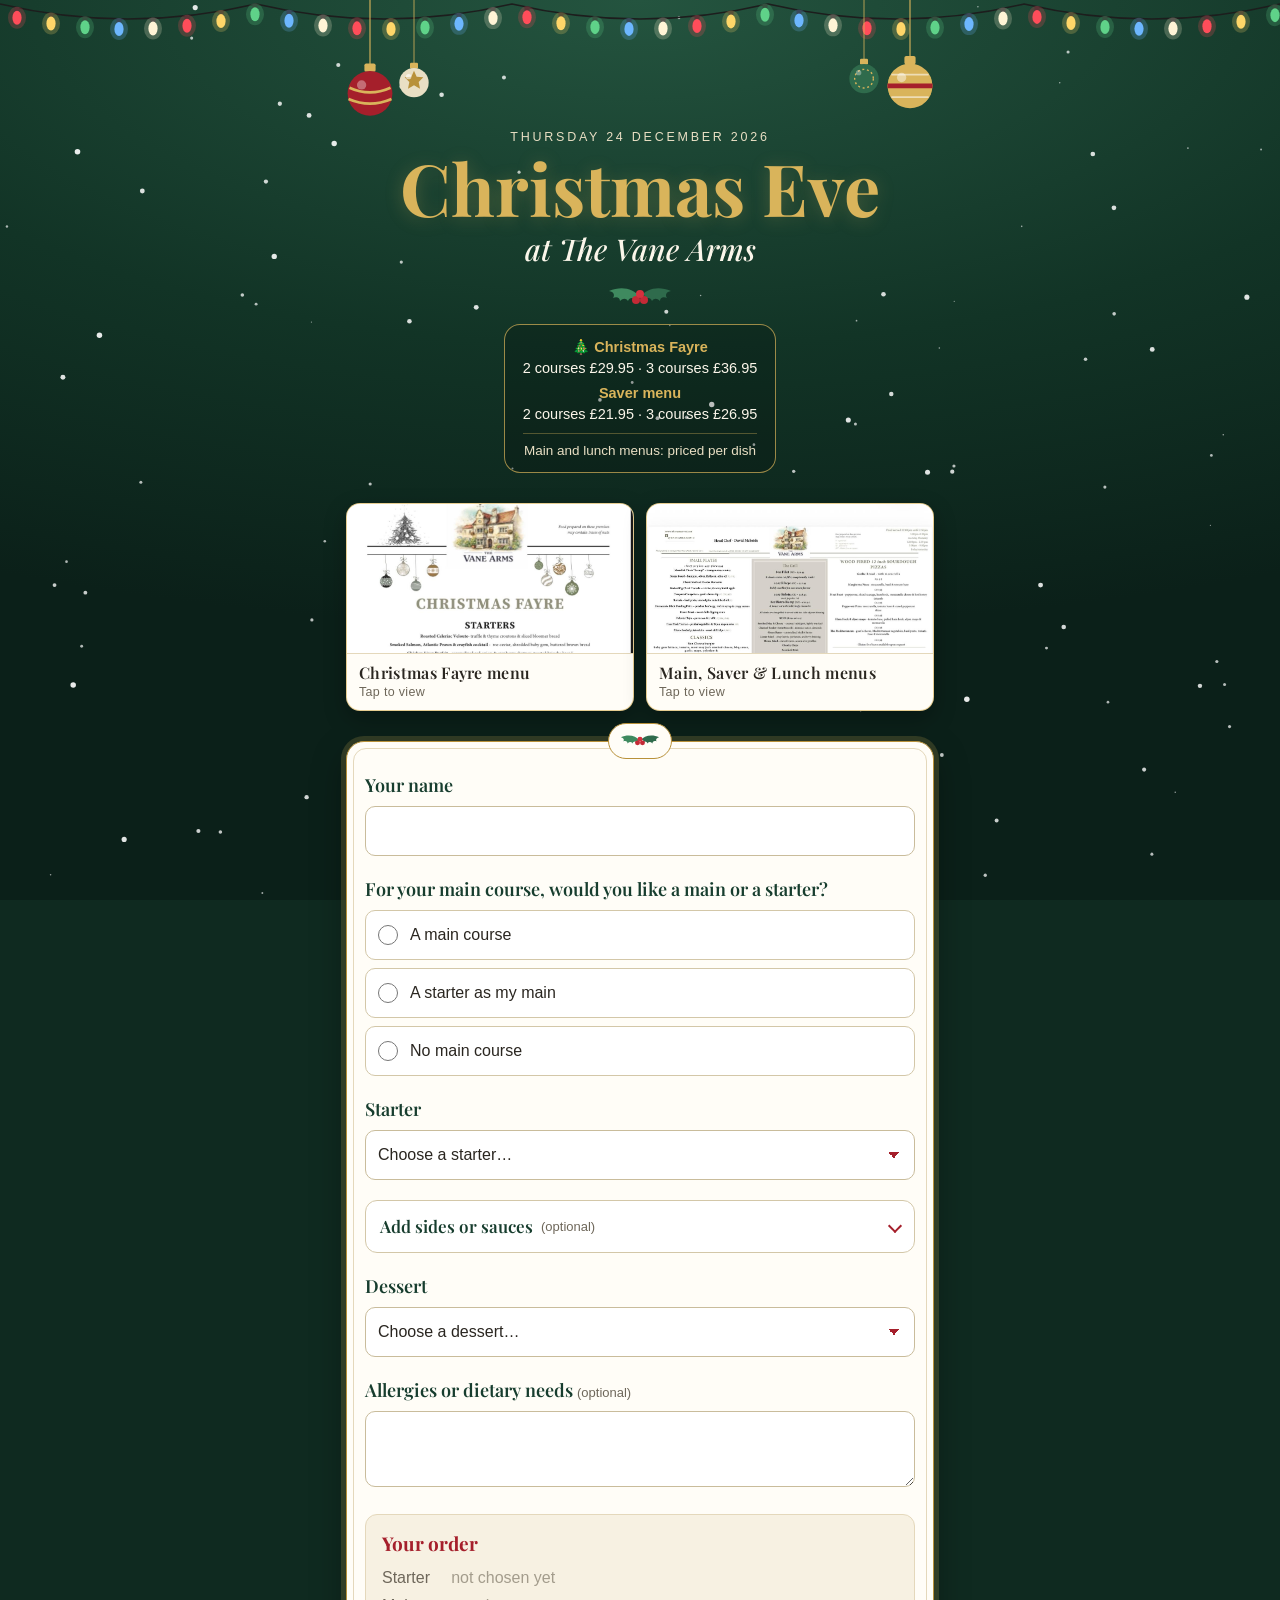
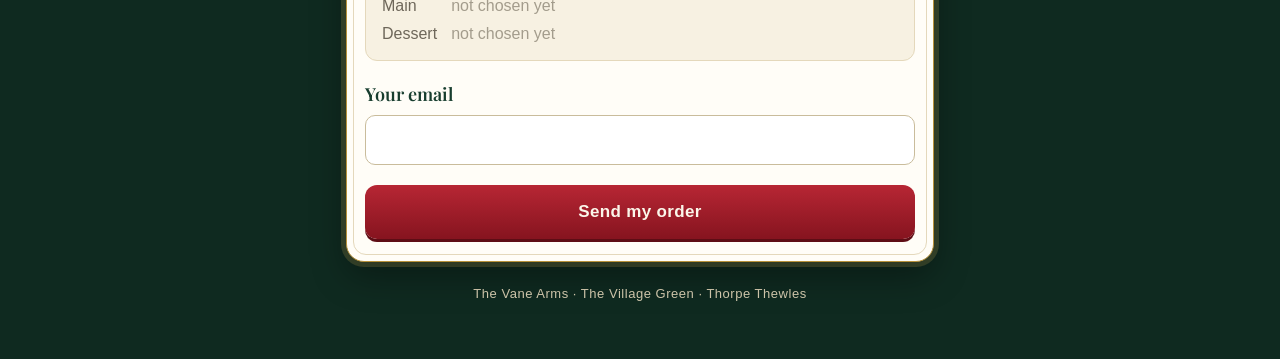
==== commit f3506a14: "Christmas Eve page: price-to-be-confirmed note on thank-you screen and email Co-Authored-By: Claude " ====
--- a/christmas-eve/index.html
+++ b/christmas-eve/index.html
@@ -125,6 +125,8 @@
   .summary dd{margin:0}
   .bill{margin-top:12px;border-top:1px dashed #cdbf9e;padding-top:10px;font-size:15px}
   .bill:empty{display:none}
+  .pnote{margin:12px 0 0;padding:10px 12px;border-radius:9px;background:#fff7e0;border:1px solid #e7cf86;color:#5e4a10;font-size:14px;line-height:1.45}
+  .pnote:empty{display:none}
   .bill div{display:flex;justify-content:space-between;gap:12px;padding:2px 0}
   .bill .total{margin-top:6px;padding-top:8px;border-top:1px solid #cdbf9e;font-family:var(--display);font-size:22px;font-weight:700;color:var(--pine)}
   button{font:inherit;font-weight:700;font-size:17px;border:0;border-radius:12px;padding:14px 18px;min-height:54px;width:100%;
@@ -335,7 +337,7 @@
       <svg class="sprig" viewBox="0 0 74 30" aria-hidden="true"><path d="M37 15C30 6 18 4 6 9c5 1 6 4 4 7 4-2 7 0 7 3 3-3 6-3 8 0 1-3 4-4 7-2C30 19 33 17 37 15z" fill="#3f8a5f"/><path d="M37 15c7-9 19-11 31-6-5 1-6 4-4 7-4-2-7 0-7 3-3-3-6-3-8 0-1-3-4-4-7-2 2-3-1-5-5-2z" fill="#2f6b4c"/><circle cx="33" cy="18" r="4" fill="#c42a36"/><circle cx="41" cy="18" r="4" fill="#c42a36"/><circle cx="37" cy="12" r="4" fill="#d6313e"/></svg>
       <h2>Thank you, <span id="doneName"></span></h2>
       <p id="doneMsg"></p>
-      <div class="summary"><dl id="doneList"></dl><div class="bill" id="doneBill"></div></div>
+      <div class="summary"><dl id="doneList"></dl><div class="bill" id="doneBill"></div><p class="pnote" id="doneNote"></p></div>
       <p>To change it, send it again with the same name and email.</p>
       <button type="button" class="btn-ghost" id="againBtn">Change my order</button>
     </div>
@@ -387,6 +389,7 @@
   sv: { label: 'Saver menu', two: 2195, three: 2695 }
 };
 const SIDE_PRICE = 400, SAUCE_PRICE = 300;
+const PRICE_NOTE = "This total is an estimate. We're checking with The Vane Arms how they price the Christmas Fayre and Saver menus, and we'll confirm your final price with you.";
 
 const MENU_IMAGES = {
   fayre: { src: 'menus/christmas-fayre.jpg', title: 'Christmas Fayre menu' },
@@ -657,7 +660,7 @@
     extraSides: o.extraSides.join(', '), sauces: o.sauces.join(', '),
     menus: p ? ['starter', 'main', 'dessert'].filter(k => p.chosen[k]).map(k => k + ': ' + SRC_NAME[p.chosen[k].src]).join(', ') : '',
     bill: p ? { lines: p.lines, total: p.total } : null,
-    summary: summaryLines(o),
+    summary: summaryLines(o).concat(p ? [['Please note', PRICE_NOTE]] : []),
     website: o.website
   };
 }
@@ -749,6 +752,7 @@
   $('doneMsg').textContent = msg;
   $('doneList').innerHTML = listHtml(o, false);
   $('doneBill').innerHTML = billHtml(o);
+  $('doneNote').textContent = priceOf(o) ? PRICE_NOTE : '';
   window.scrollTo({top:0, behavior:'smooth'});
 }
 function restore(){
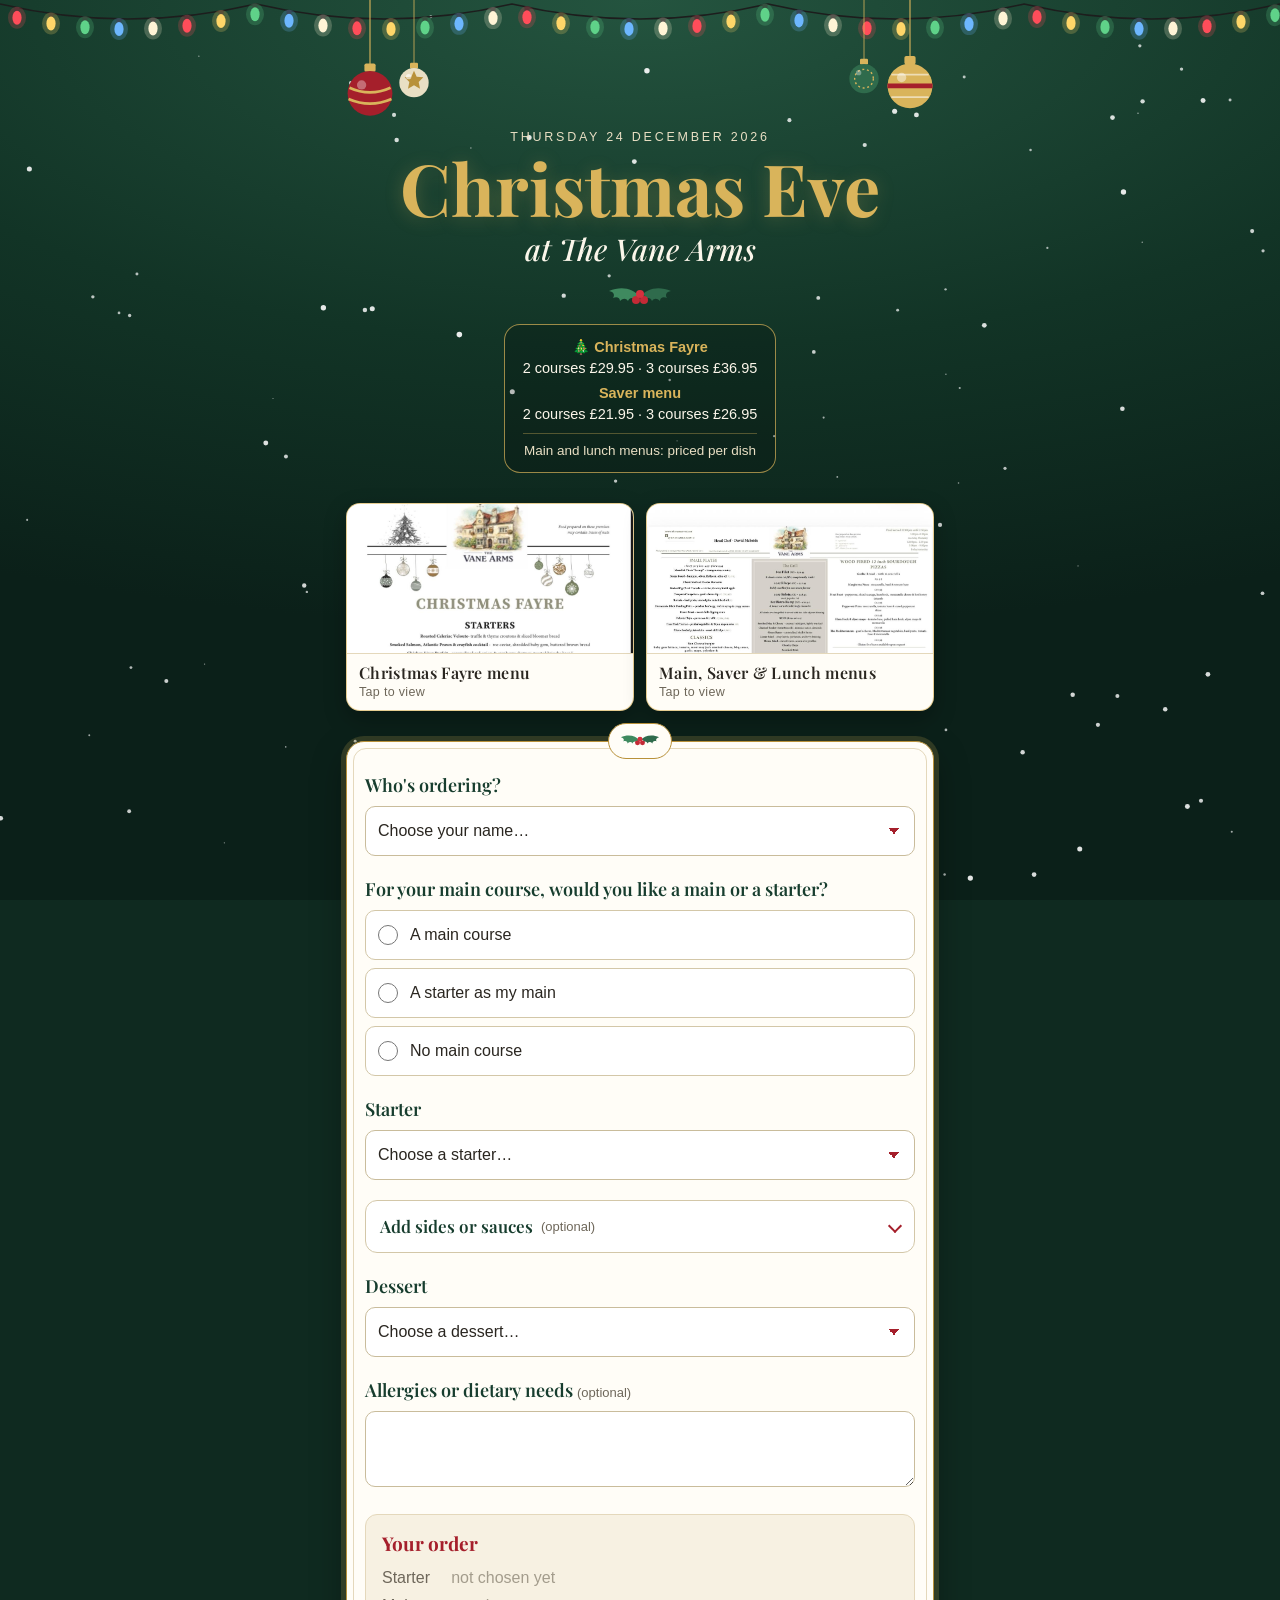
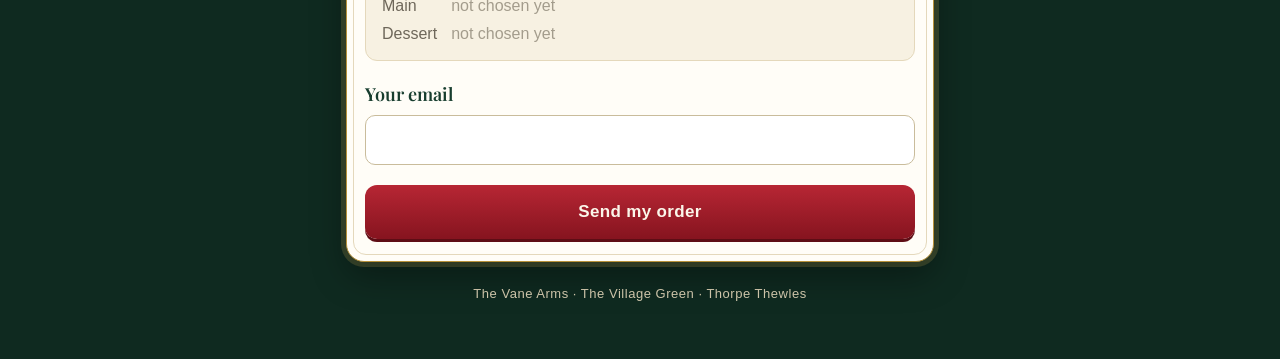
==== commit 45b444be: "Christmas Eve page: guest-list name dropdown that reloads saved orders Co-Authored-By: Claude Opus 5" ====
--- a/christmas-eve/index.html
+++ b/christmas-eve/index.html
@@ -127,6 +127,8 @@
   .bill:empty{display:none}
   .pnote{margin:12px 0 0;padding:10px 12px;border-radius:9px;background:#fff7e0;border:1px solid #e7cf86;color:#5e4a10;font-size:14px;line-height:1.45}
   .pnote:empty{display:none}
+  .nstat{margin:8px 0 0;font-size:14px;color:var(--muted)}
+  .nstat.loaded{padding:10px 12px;border-radius:9px;background:#e6f0e8;border:1px solid #9fc2aa;color:#173d2e}
   .bill div{display:flex;justify-content:space-between;gap:12px;padding:2px 0}
   .bill .total{margin-top:6px;padding-top:8px;border-top:1px solid #cdbf9e;font-family:var(--display);font-size:22px;font-weight:700;color:var(--pine)}
   button{font:inherit;font-weight:700;font-size:17px;border:0;border-radius:12px;padding:14px 18px;min-height:54px;width:100%;
@@ -227,9 +229,10 @@
       <svg class="sprig" viewBox="0 0 74 30" aria-hidden="true"><path d="M37 15C30 6 18 4 6 9c5 1 6 4 4 7 4-2 7 0 7 3 3-3 6-3 8 0 1-3 4-4 7-2C30 19 33 17 37 15z" fill="#3f8a5f"/><path d="M37 15c7-9 19-11 31-6-5 1-6 4-4 7-4-2-7 0-7 3-3-3-6-3-8 0-1-3-4-4-7-2 2-3-1-5-5-2z" fill="#2f6b4c"/><circle cx="33" cy="18" r="4" fill="#c42a36"/><circle cx="41" cy="18" r="4" fill="#c42a36"/><circle cx="37" cy="12" r="4" fill="#d6313e"/></svg>
 
       <div class="field" id="f-name">
-        <label for="name">Your name</label>
-        <input type="text" id="name" name="name" autocomplete="name" maxlength="80">
-        <div class="error">Please put your name.</div>
+        <label for="name">Who's ordering?</label>
+        <select id="name" name="name"></select>
+        <p class="nstat" id="nameStatus" hidden></p>
+        <div class="error">Please pick your name.</div>
       </div>
 
       <div class="field" id="f-mainType">
@@ -338,7 +341,7 @@
       <h2>Thank you, <span id="doneName"></span></h2>
       <p id="doneMsg"></p>
       <div class="summary"><dl id="doneList"></dl><div class="bill" id="doneBill"></div><p class="pnote" id="doneNote"></p></div>
-      <p>To change it, send it again with the same name and email.</p>
+      <p>To change it, open the link again and pick your name. Your order will load so you can change it.</p>
       <button type="button" class="btn-ghost" id="againBtn">Change my order</button>
     </div>
 
@@ -373,7 +376,8 @@
    ========================================================= */
 const CONFIG = {
   SCRIPT_URL: 'https://script.google.com/macros/s/AKfycbwUS44SCN-Toj6OXsVWe3MUc-dPOw905pE6YJq2veUZwV2UM3e7Ip_0jKrQEDuulqDq/exec',
-  PARTY_SIZE: 19,
+  GUESTS: ['Scott', 'Vickie', 'Izzie', 'Joe', 'Nat', 'Claire', 'Dave B', 'Josh', 'Olivia', 'Dave E',
+           'Maureen', 'Sean', 'Derek', 'Jenny', 'Dave W', 'Jacob', 'Esme', 'Jenna', 'Addy'],
   EVENT: 'Christmas Eve at The Vane Arms',
   WHEN: 'Thursday 24 December 2026',
   ORGANISER: 'Scott Eason'
@@ -514,6 +518,7 @@
   'The Mediterranean Sourdough (Lunch)': 'The Mediterranean Sourdough'
 };
 
+CONFIG.PARTY_SIZE = CONFIG.GUESTS.length;
 const $ = id => document.getElementById(id);
 const LIVE = /^https:\/\/script\.google\.com\//.test(CONFIG.SCRIPT_URL);
 const byName = {};
@@ -734,6 +739,7 @@
     }
     if (!res.ok) throw new Error(res.error || 'Something went wrong.');
     try { localStorage.setItem('xmasOrder', JSON.stringify(o)); } catch(_) {}
+    loadedFor = o.name;
     showDone(o, res);
   } catch(err){
     const f = $('formError');
@@ -755,12 +761,15 @@
   $('doneNote').textContent = priceOf(o) ? PRICE_NOTE : '';
   window.scrollTo({top:0, behavior:'smooth'});
 }
-function restore(){
-  let o; try { o = JSON.parse(localStorage.getItem('xmasOrder') || 'null'); } catch(_) {}
-  if (!o) return;
-  $('name').value = o.name || ''; $('email').value = o.email || ''; $('notes').value = o.notes || '';
+/* put a saved order (from this device or from the Sheet) back into the form */
+function fillForm(o){
+  if (o.email) $('email').value = o.email;
+  $('notes').value = o.notes || '';
+  document.querySelectorAll('input[name=mainType]').forEach(i => { i.checked = false; });
+  ['starter', 'dessert', 'cook', 'side1', 'side2'].forEach(k => { $(k).selectedIndex = 0; });
   const r = document.querySelector('input[name=mainType][value="' + o.mainType + '"]'); if (r) r.checked = true;
   setMainList();
+  if ($('main').options.length) $('main').selectedIndex = 0;
   const setIf = (id, v) => { if (v && [...$(id).options].some(x => x.value === v)) $(id).value = v; };
   const fix = v => { const d = dishOf(v); return d ? d.name : v; };
   ['starter', 'dessert'].forEach(k => { setIf(k, fix(o[k])); showDesc(k); });
@@ -770,12 +779,60 @@
   const ex = extrasOf(o);
   document.querySelectorAll('input[name=xside]').forEach(i => { i.checked = ex.sides.includes(i.value); });
   document.querySelectorAll('input[name=xsauce]').forEach(i => { i.checked = ex.sauces.includes(i.value); });
-  if (ex.sides.length || ex.sauces.length) $('extrasBox').open = true;
+  $('extrasBox').open = !!(ex.sides.length || ex.sauces.length);
+  ['starter', 'main', 'dessert'].forEach(k => showDesc(k));
+}
+function clearFood(){
+  document.querySelectorAll('input[name=mainType]').forEach(i => { i.checked = false; });
+  ['starter', 'dessert', 'cook', 'side1', 'side2'].forEach(k => { $(k).selectedIndex = 0; });
+  setMainList();
+  ['starterReq', 'mainReq', 'dessertReq', 'notes'].forEach(k => { $(k).value = ''; });
+  document.querySelectorAll('#extrasBox input').forEach(i => { i.checked = false; });
+  $('extrasBox').open = false;
+  ['starter', 'main', 'dessert'].forEach(k => showDesc(k));
+}
+function savedLocal(){ try { return JSON.parse(localStorage.getItem('xmasOrder') || 'null'); } catch(_) { return null; } }
+function restore(){
+  const o = savedLocal();
+  if (!o || !CONFIG.GUESTS.includes(o.name)) return;
+  $('name').value = o.name; fillForm(o); loadedFor = o.name;
+}
+function nameStatus(text, cls){ const n = $('nameStatus'); n.textContent = text; n.className = 'nstat' + (cls ? ' ' + cls : ''); n.hidden = !text; }
+let loadedFor = null, loadToken = 0;
+/* picking a name loads that person's saved order, if there is one */
+async function onNamePicked(){
+  const n = $('name').value, token = ++loadToken;
+  setInvalid('f-name', false);
+  if (!n) return;
+  let order = null;
+  if (LIVE){
+    nameStatus('Checking for an order under ' + n + '…');
+    try {
+      const r = await fetch(CONFIG.SCRIPT_URL + '?action=get&name=' + encodeURIComponent(n));
+      const res = await r.json();
+      if (token !== loadToken) return;
+      if (res && res.ok && res.order) order = res.order;
+    } catch(_) { if (token !== loadToken) return; }
+  } else {
+    const local = savedLocal();
+    if (local && local.name === n) order = local;
+  }
+  if (order){
+    fillForm(order); loadedFor = n;
+    nameStatus('Welcome back, ' + n + '. Your order is loaded below. Change anything you like and send it again.', 'loaded');
+  } else {
+    if (loadedFor && loadedFor !== n) clearFood();
+    loadedFor = null;
+    nameStatus('');
+  }
+  renderSummary();
 }
 function initGuest(){
   if (!LIVE) $('demoBanner').hidden = false;
   fillGrouped($('starter'), MENU.starters, 'Choose a starter…', NONE.starter);
   fillGrouped($('dessert'), MENU.desserts, 'Choose a dessert…', NONE.dessert);
+  fillPlain($('name'), CONFIG.GUESTS.slice().sort((a, b) => a.localeCompare(b, 'en-GB')), 'Choose your name…');
+  $('name').addEventListener('change', onNamePicked);
   fillPlain($('cook'), COOK, 'Choose…');
   fillPlain($('side1'), SIDES, 'Choose a side…');
   fillPlain($('side2'), SIDES, 'Choose a side…');
@@ -787,7 +844,7 @@
   ['starter', 'main', 'dessert'].forEach(k => $(k).addEventListener('change', () => { showDesc(k); setInvalid('f-' + k, false); setInvalid('f-any', false); renderSummary(); }));
   ['cook', 'side1', 'side2'].forEach(k => $(k).addEventListener('change', () => { setInvalid('f-' + k, false); renderSummary(); }));
   $('extrasBox').addEventListener('change', renderSummary);
-  ['name', 'email'].forEach(k => $(k).addEventListener('input', () => { setInvalid('f-' + k, false); renderSummary(); }));
+  $('email').addEventListener('input', () => { setInvalid('f-email', false); renderSummary(); });
   $('notes').addEventListener('input', renderSummary);
   ['starterReq', 'mainReq', 'dessertReq'].forEach(k => $(k).addEventListener('input', renderSummary));
   $('orderForm').addEventListener('submit', submit);
@@ -795,6 +852,7 @@
   document.querySelectorAll('.menu-card').forEach(b => b.addEventListener('click', () => openMenu(b.dataset.menu, b)));
   restore();
   renderSummary();
+  if ($('name').value) onNamePicked();
 }
 
 /* ---------------- menu viewer ---------------- */
@@ -887,7 +945,9 @@
   const spareWho = rows.filter(r => isSteak(r) && [r.side1, r.side2].includes(NO_SIDE)).map(r => r.name);
   const paidWho = rows.filter(r => extrasOf(r).sides.length).map(r => r.name + ' (' + extrasOf(r).sides.join(', ') + ')');
   const fayreCount = priced.filter(p => p && Object.values(p.chosen).some(x => x.src === 'cf')).length;
-  const remaining = CONFIG.PARTY_SIZE - rows.length;
+  const onList = n => CONFIG.GUESTS.some(g => g.toLowerCase() === String(n).trim().toLowerCase());
+  const missing = CONFIG.GUESTS.filter(g => !rows.some(r => String(r.name).trim().toLowerCase() === g.toLowerCase()));
+  const strays = isSample ? [] : rows.filter(r => !onList(r.name)).map(r => r.name);
   const li = (arr, rq) => arr.length ? arr.map(([k, n]) => '<li><span>' + esc(k) +
     (rq && rq[k] ? ' <span class="rqp">(' + rq[k] + ' with a request)</span>' : '') + '</span><b>× ' + n + '</b></li>').join('') : '<li><span>None</span></li>';
   const extrasLine = r => { const ex = extrasOf(r); return [ex.sides.length ? 'Extra sides: ' + ex.sides.join(', ') : '', ex.sauces.length ? 'Sauces: ' + ex.sauces.join(', ') : ''].filter(Boolean).join(' · '); };
@@ -903,7 +963,7 @@
       const mainCell = r.mainType === 'none' || !isReal(r.main)
         ? '<span class="sam">' + esc(NONE.main) + '</span>' + (xl ? '<div class="sam">' + esc(xl) + '</div>' : '')
         : dishCell(r.main, ch(i, 'main'), [r.mainType === 'starter' ? 'starter as main' : steakText(r), xl], r.mainReq);
-      return '<tr><td class="n">' + (i + 1) + '</td><td><b>' + esc(r.name) + '</b></td>' +
+      return '<tr><td class="n">' + (i + 1) + '</td><td><b>' + esc(r.name) + '</b>' + (!isSample && !onList(r.name) ? '<div class="rqp">not on the guest list</div>' : '') + '</td>' +
         '<td>' + dishCell(r.starter, ch(i, 'starter'), [], r.starterReq) + '</td>' +
         '<td>' + mainCell + '</td>' +
         '<td>' + dishCell(r.dessert, ch(i, 'dessert'), [], r.dessertReq) + '</td>' +
@@ -927,7 +987,8 @@
       (sauces.length ? ' &nbsp; <b>Sauces:</b> ' + sauces.map(([k, n]) => esc(k) + ' × ' + n).join(' · ') : '') + '</p>' : '') +
     '<p class="extra">Dishes marked <span class="tg mm">Main menu</span> <span class="tg mm">Saver menu</span> or <span class="tg mm">Lunch menu</span> are counted against that menu. Everything else is Christmas Fayre. ' +
       '<b>Christmas Fayre:</b> ' + fayreCount + ' of ' + rows.length + ' people have at least one Fayre course.</p>' +
-    (remaining > 0 ? '<p class="missing no-print">' + remaining + ' of ' + CONFIG.PARTY_SIZE + ' still to order.</p>' : '');
+    (missing.length ? '<p class="missing no-print"><b>Still to order (' + missing.length + ' of ' + CONFIG.PARTY_SIZE + '):</b> ' + esc(missing.join(', ')) + '</p>' : '<p class="extra no-print"><b>Everyone on the guest list has ordered.</b></p>') +
+    (strays.length ? '<p class="missing no-print"><b>Not on the guest list:</b> ' + esc(strays.join(', ')) + '. Probably test orders; delete these rows from the Google Sheet before printing.</p>' : '');
 }
 function downloadCsv(){
   const head = ['Name', 'Email', 'Starter', 'Starter request', 'Main', 'Starter as main?', 'Steak details', 'Main request', 'Extra sides', 'Sauces', 'Dessert', 'Dessert request', 'Allergies / notes', 'Price', 'Last updated'];
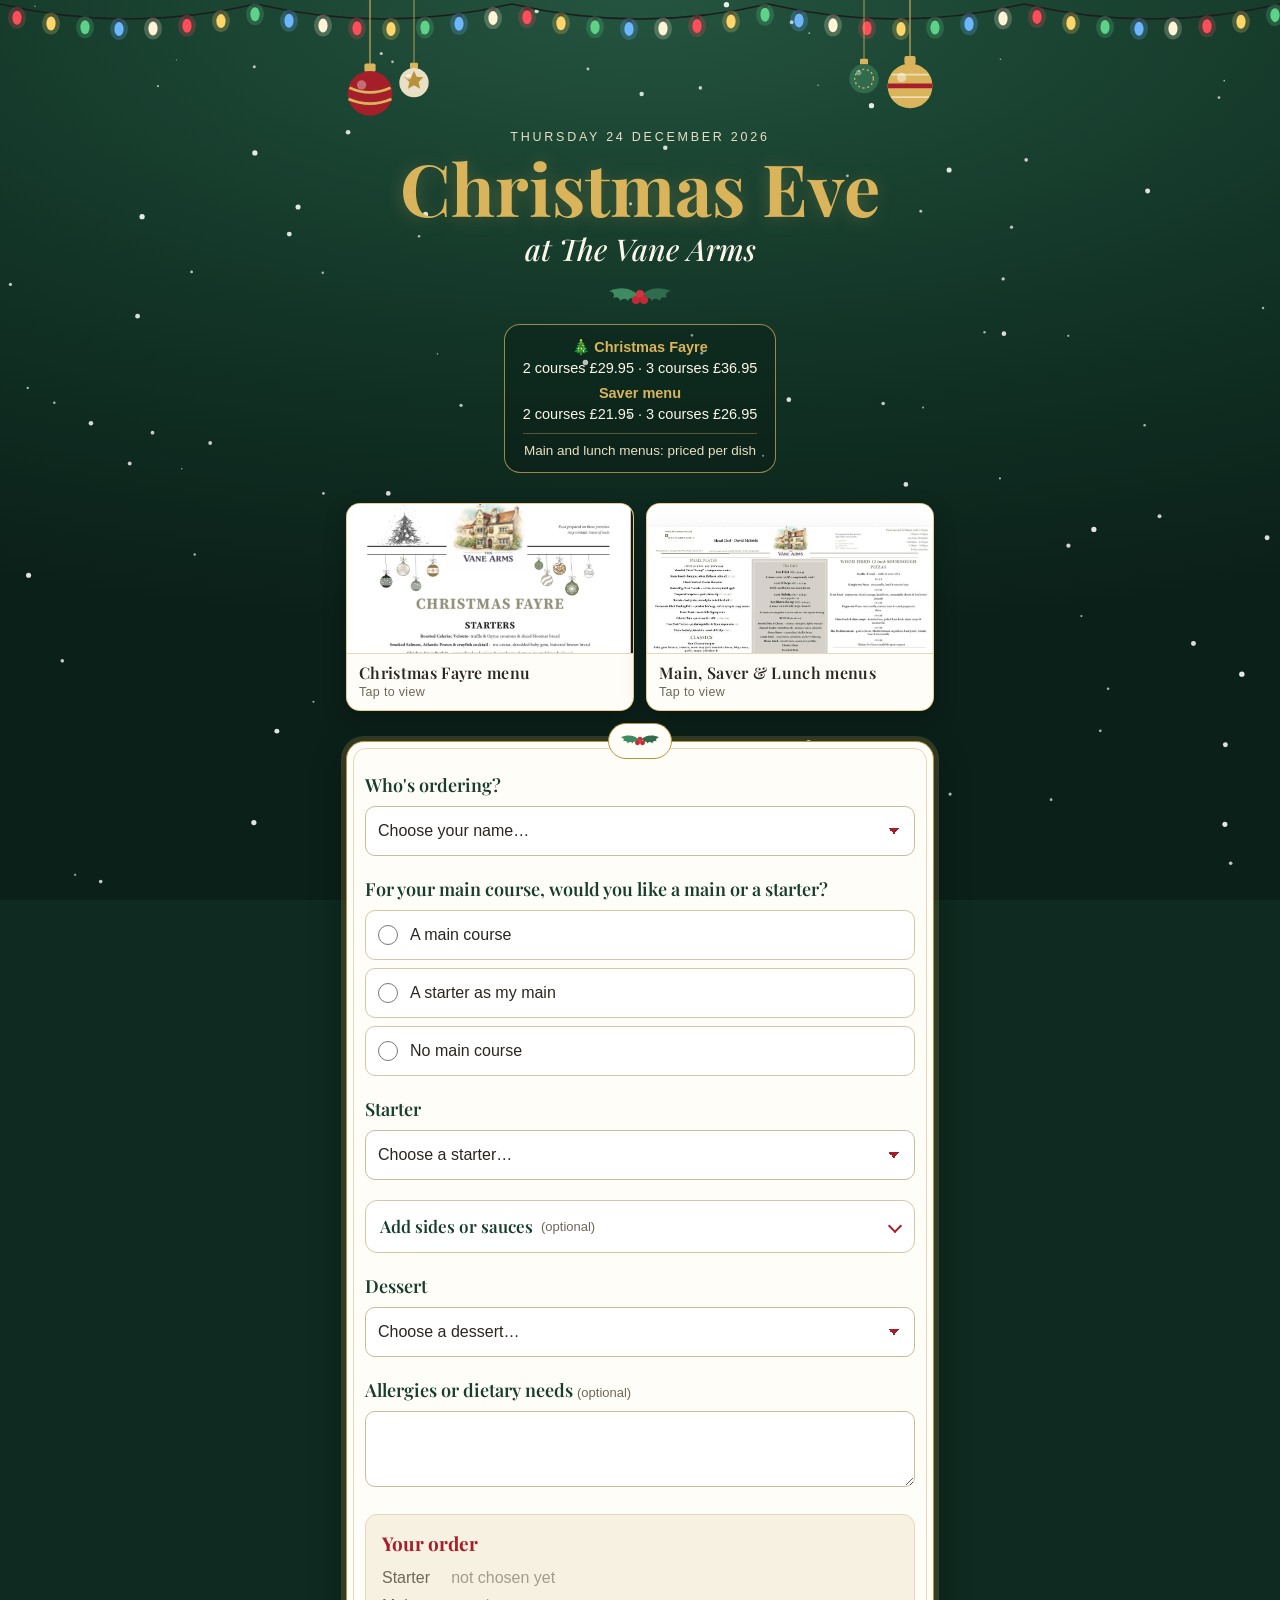
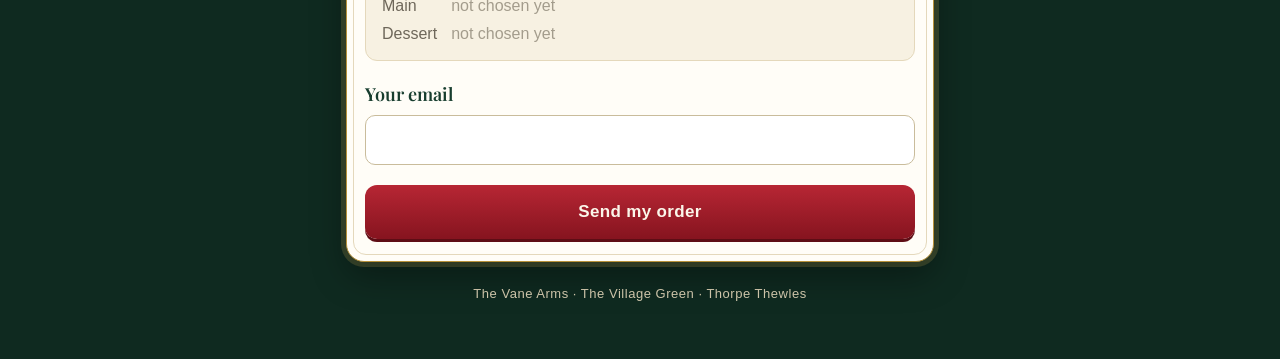
==== commit 0474c21a: "Christmas Eve page: stay on the thank-you card after sending Co-Authored-By: Claude Opus 5.5 <norepl" ====
--- a/christmas-eve/index.html
+++ b/christmas-eve/index.html
@@ -140,6 +140,7 @@
   .formerror{display:none;margin:14px 0 0;padding:12px 14px;border-radius:10px;background:#fbeeee;color:var(--berry);font-size:15px}
   .formerror.show{display:block}
   .hp{position:absolute;left:-9999px;width:1px;height:1px;overflow:hidden}
+  .card{scroll-margin-top:34px}
   .done h2{font-family:var(--display);color:var(--berry);margin:0 0 8px;font-size:30px;text-align:center}
   .done p{margin:0 0 12px}
   .done .summary{margin-top:12px}
@@ -759,7 +760,7 @@
   $('doneList').innerHTML = listHtml(o, false);
   $('doneBill').innerHTML = billHtml(o);
   $('doneNote').textContent = priceOf(o) ? PRICE_NOTE : '';
-  window.scrollTo({top:0, behavior:'smooth'});
+  requestAnimationFrame(() => $('done').scrollIntoView({behavior:'smooth', block:'start'}));
 }
 /* put a saved order (from this device or from the Sheet) back into the form */
 function fillForm(o){
@@ -848,7 +849,7 @@
   $('notes').addEventListener('input', renderSummary);
   ['starterReq', 'mainReq', 'dessertReq'].forEach(k => $(k).addEventListener('input', renderSummary));
   $('orderForm').addEventListener('submit', submit);
-  $('againBtn').addEventListener('click', () => { $('done').hidden = true; $('orderForm').hidden = false; restore(); renderSummary(); window.scrollTo({top:0}); });
+  $('againBtn').addEventListener('click', () => { $('done').hidden = true; $('orderForm').hidden = false; restore(); renderSummary(); $('orderForm').scrollIntoView({behavior:'smooth', block:'start'}); });
   document.querySelectorAll('.menu-card').forEach(b => b.addEventListener('click', () => openMenu(b.dataset.menu, b)));
   restore();
   renderSummary();
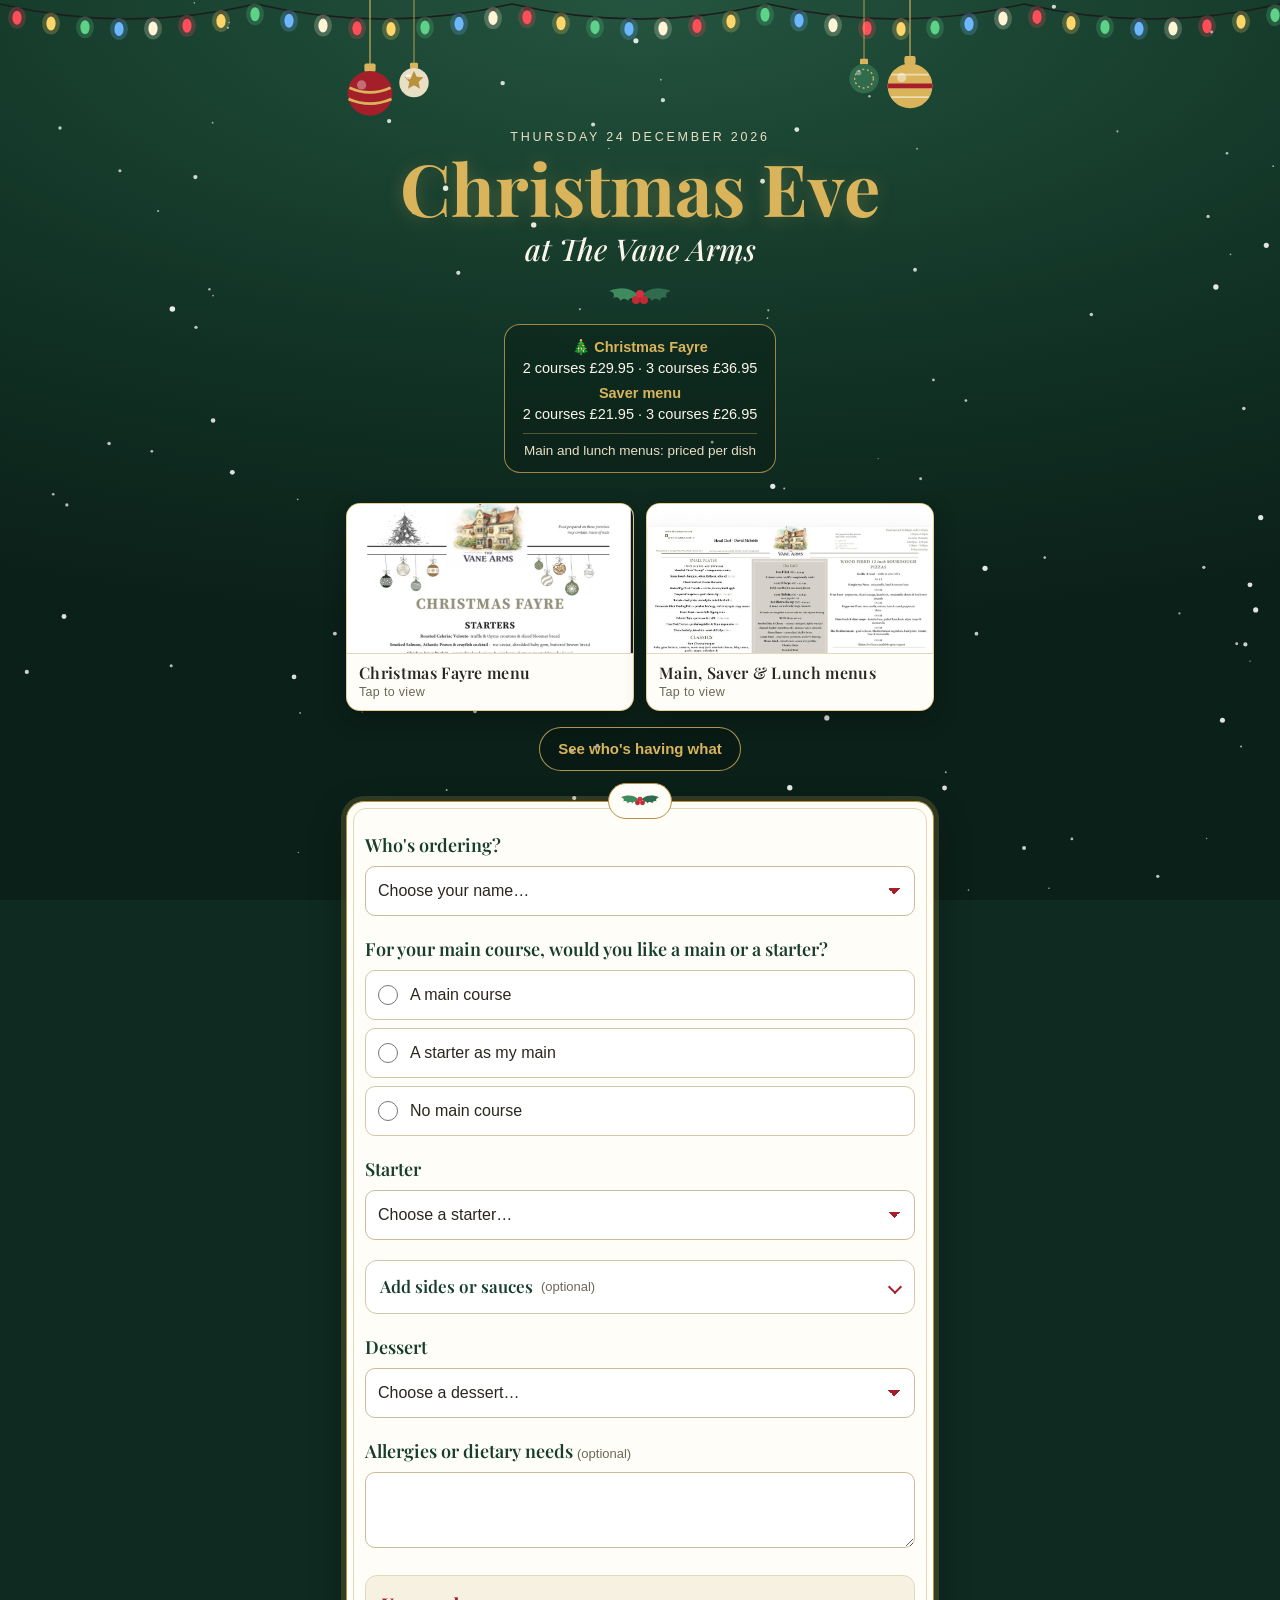
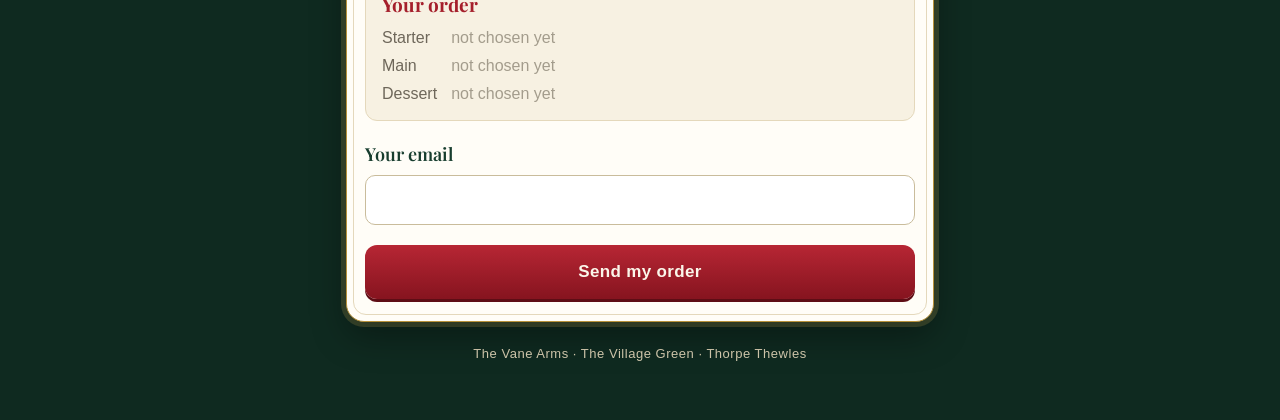
==== commit ba07b661: "Christmas Eve page: look-only 'Who's having what' view of everyone's orders No emails, allergy notes" ====
--- a/christmas-eve/index.html
+++ b/christmas-eve/index.html
@@ -141,6 +141,22 @@
   .formerror.show{display:block}
   .hp{position:absolute;left:-9999px;width:1px;height:1px;overflow:hidden}
   .card{scroll-margin-top:34px}
+  .vlink-wrap{text-align:center;margin:16px 0 0}
+  .vlink{display:inline-block;padding:10px 18px;border:1px solid rgba(217,180,91,.8);border-radius:999px;color:var(--gold);text-decoration:none;font-weight:600;font-size:15px;background:rgba(0,0,0,.18)}
+  .vlink:hover,.vlink:focus-visible{background:rgba(217,180,91,.15);outline:none}
+  .vlink.dark{color:var(--pine);border-color:var(--gold-2);background:transparent}
+  .view h2{font-family:var(--display);color:var(--berry);margin:0 0 4px;font-size:28px;text-align:center}
+  .vmeta{text-align:center;color:var(--muted);margin:0 0 16px;font-size:15px}
+  .vp{border:1px solid var(--line);border-radius:12px;padding:12px 14px;margin:0 0 10px;background:#fff}
+  .vp h3{font-family:var(--display);font-size:19px;margin:0 0 6px;color:var(--pine)}
+  .vp dl{display:grid;grid-template-columns:auto 1fr;gap:3px 12px;margin:0;font-size:15px}
+  .vp dt{color:var(--muted)}
+  .vp dd{margin:0}
+  .vmiss{margin:12px 0 0;padding:10px 12px;border-radius:9px;background:#f7f1e2;color:var(--muted);font-size:14.5px}
+  .vload{text-align:center;color:var(--muted)}
+  .vbtns{display:flex;gap:10px;align-items:center;justify-content:space-between;margin-top:16px;flex-wrap:wrap}
+  .vbtns button{width:auto;min-height:44px;padding:10px 18px;font-size:15px}
+  .vback{color:var(--pine);font-weight:600}
   .done h2{font-family:var(--display);color:var(--berry);margin:0 0 8px;font-size:30px;text-align:center}
   .done p{margin:0 0 12px}
   .done .summary{margin-top:12px}
@@ -226,6 +242,20 @@
       </button>
     </div>
 
+    <p class="vlink-wrap" id="vlinkWrap"><a class="vlink" href="?view=orders">See who's having what</a></p>
+
+    <section class="card view" id="viewAll" hidden>
+      <svg class="sprig" viewBox="0 0 74 30" aria-hidden="true"><path d="M37 15C30 6 18 4 6 9c5 1 6 4 4 7 4-2 7 0 7 3 3-3 6-3 8 0 1-3 4-4 7-2C30 19 33 17 37 15z" fill="#3f8a5f"/><path d="M37 15c7-9 19-11 31-6-5 1-6 4-4 7-4-2-7 0-7 3-3-3-6-3-8 0-1-3-4-4-7-2 2-3-1-5-5-2z" fill="#2f6b4c"/><circle cx="33" cy="18" r="4" fill="#c42a36"/><circle cx="41" cy="18" r="4" fill="#c42a36"/><circle cx="37" cy="12" r="4" fill="#d6313e"/></svg>
+      <h2>Who's having what</h2>
+      <p class="vmeta" id="viewMeta"></p>
+      <div id="viewList"></div>
+      <p class="vmiss" id="viewMissing" hidden></p>
+      <div class="vbtns">
+        <button type="button" class="btn-ghost" id="viewRefresh">Refresh</button>
+        <a class="vback" href="./">Back to the order page</a>
+      </div>
+    </section>
+
     <form class="card" id="orderForm" novalidate>
       <svg class="sprig" viewBox="0 0 74 30" aria-hidden="true"><path d="M37 15C30 6 18 4 6 9c5 1 6 4 4 7 4-2 7 0 7 3 3-3 6-3 8 0 1-3 4-4 7-2C30 19 33 17 37 15z" fill="#3f8a5f"/><path d="M37 15c7-9 19-11 31-6-5 1-6 4-4 7-4-2-7 0-7 3-3-3-6-3-8 0-1-3-4-4-7-2 2-3-1-5-5-2z" fill="#2f6b4c"/><circle cx="33" cy="18" r="4" fill="#c42a36"/><circle cx="41" cy="18" r="4" fill="#c42a36"/><circle cx="37" cy="12" r="4" fill="#d6313e"/></svg>
 
@@ -344,6 +374,7 @@
       <div class="summary"><dl id="doneList"></dl><div class="bill" id="doneBill"></div><p class="pnote" id="doneNote"></p></div>
       <p>To change it, open the link again and pick your name. Your order will load so you can change it.</p>
       <button type="button" class="btn-ghost" id="againBtn">Change my order</button>
+      <p class="vlink-wrap" style="margin:14px 0 0"><a class="vlink dark" href="?view=orders">See who's having what</a></p>
     </div>
 
     <footer>The Vane Arms · The Village Green · Thorpe Thewles</footer>
@@ -856,6 +887,46 @@
   if ($('name').value) onNamePicked();
 }
 
+/* ---------------- everyone's orders (look only) ---------------- */
+function viewLines(o){ return summaryLines(o).filter(([k, v]) => v && k !== 'Allergies / dietary needs'); }
+async function loadEveryone(){
+  const names = CONFIG.GUESTS.slice().sort((a, b) => a.localeCompare(b, 'en-GB'));
+  $('viewList').innerHTML = '<p class="vload">Loading everyone\'s orders…</p>';
+  $('viewMeta').textContent = ''; $('viewMissing').hidden = true;
+  let results;
+  if (LIVE){
+    results = await Promise.all(names.map(n => fetch(CONFIG.SCRIPT_URL + '?action=get&name=' + encodeURIComponent(n))
+      .then(r => r.json()).catch(() => null)));
+  } else {
+    const local = savedLocal();
+    results = names.map(n => ({ ok: true, order: local && local.name === n ? local : null }));
+  }
+  if (results.some(r => r && r.ok && !('order' in r))){
+    $('viewList').innerHTML = '<p class="vload">The order list isn\'t switched on yet. Please try again later.</p>';
+    return;
+  }
+  const failed = results.filter(r => !r || !r.ok).length;
+  const ordered = [], waiting = [];
+  names.forEach((n, i) => { const r = results[i]; if (r && r.ok && r.order) ordered.push([n, r.order]); else if (r && r.ok) waiting.push(n); });
+  $('viewMeta').textContent = ordered.length + ' of ' + CONFIG.GUESTS.length + ' have ordered' + (failed ? ' (' + failed + ' couldn\'t be loaded, press Refresh)' : '');
+  $('viewList').innerHTML = ordered.length ? ordered.map(([n, o]) => {
+    const rows = viewLines(o).map(([k, v]) => {
+      const isReq = / request$/.test(k);
+      return '<dt>' + (isReq ? '' : esc(k)) + '</dt><dd>' + (isReq ? '<span class="rq">Request: ' + esc(v) + '</span>' : esc(v)) + '</dd>';
+    }).join('');
+    return '<div class="vp"><h3>' + esc(n) + '</h3><dl>' + rows + '</dl></div>';
+  }).join('') : '<p class="vload">Nobody has ordered yet.</p>';
+  if (waiting.length){ $('viewMissing').hidden = false; $('viewMissing').innerHTML = '<b>Still to order:</b> ' + esc(waiting.join(', ')); }
+}
+function initView(){
+  initGuest();
+  $('orderForm').hidden = true; $('done').hidden = true; $('vlinkWrap').hidden = true;
+  $('viewAll').hidden = false;
+  document.title = "Who's having what · " + CONFIG.EVENT;
+  $('viewRefresh').addEventListener('click', loadEveryone);
+  loadEveryone();
+}
+
 /* ---------------- menu viewer ---------------- */
 let lbReturn = null;
 function openMenu(key, from){
@@ -1055,7 +1126,7 @@
 
 const params = new URLSearchParams(location.search);
 if (params.has('admin')) initAdmin(params.get('admin'));
-else { drawLights(); window.addEventListener('resize', drawLights); startSnow(); initGuest(); }
+else { drawLights(); window.addEventListener('resize', drawLights); startSnow(); if (params.has('view')) initView(); else initGuest(); }
 </script>
 </body>
 </html>
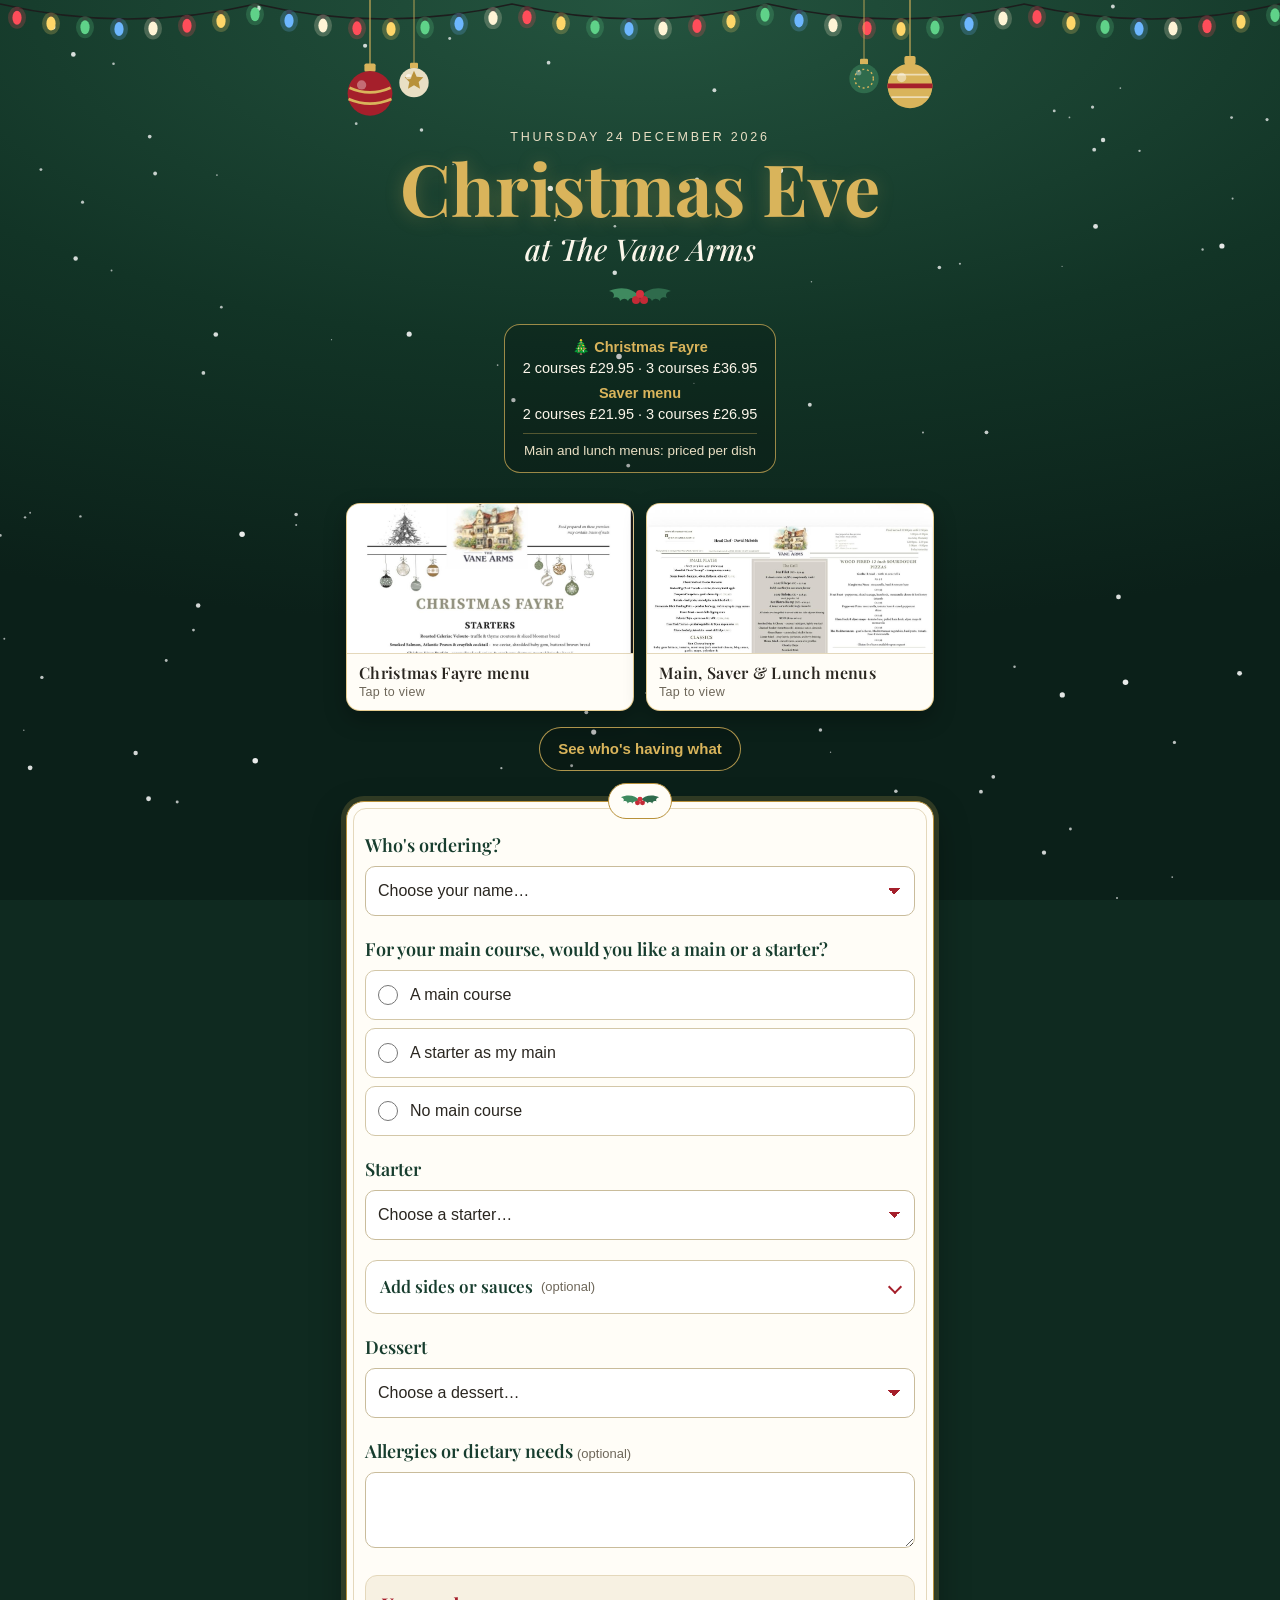
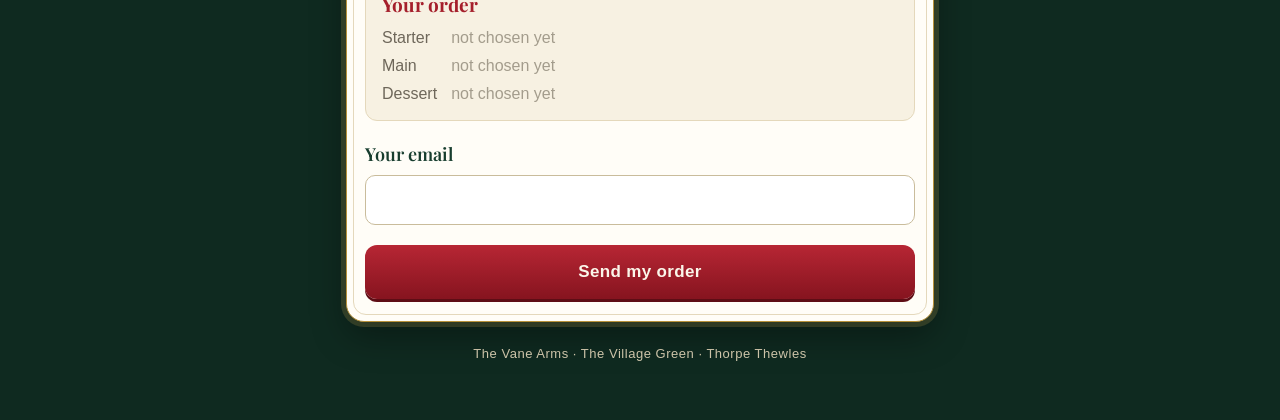
==== commit d7fc4cae: "Christmas Eve page: stop a previous order's main reappearing Main dropdown resets whenever the main/" ====
--- a/christmas-eve/index.html
+++ b/christmas-eve/index.html
@@ -256,7 +256,7 @@
       </div>
     </section>
 
-    <form class="card" id="orderForm" novalidate>
+    <form class="card" id="orderForm" novalidate autocomplete="off">
       <svg class="sprig" viewBox="0 0 74 30" aria-hidden="true"><path d="M37 15C30 6 18 4 6 9c5 1 6 4 4 7 4-2 7 0 7 3 3-3 6-3 8 0 1-3 4-4 7-2C30 19 33 17 37 15z" fill="#3f8a5f"/><path d="M37 15c7-9 19-11 31-6-5 1-6 4-4 7-4-2-7 0-7 3-3-3-6-3-8 0-1-3-4-4-7-2 2-3-1-5-5-2z" fill="#2f6b4c"/><circle cx="33" cy="18" r="4" fill="#c42a36"/><circle cx="41" cy="18" r="4" fill="#c42a36"/><circle cx="37" cy="12" r="4" fill="#d6313e"/></svg>
 
       <div class="field" id="f-name">
@@ -650,13 +650,15 @@
 }
 const checked = name => [...document.querySelectorAll('input[name=' + name + ']:checked')].map(i => i.value);
 function mainType(){ const r = document.querySelector('input[name=mainType]:checked'); return r ? r.value : ''; }
+/* the main dropdown always starts empty when the main/starter choice changes */
 function setMainList(){
-  const t = mainType(), sel = $('main'), keep = sel.value;
+  const t = mainType(), sel = $('main');
   $('f-main').hidden = !(t === 'main' || t === 'starter');
   if ($('f-main').hidden) $('w-mainReq').hidden = true;
   if (t === 'main'){ $('mainLabel').textContent = 'Main course'; fillGrouped(sel, MENU.mains, 'Choose your main…'); }
-  if (t === 'starter'){ $('mainLabel').textContent = 'Your main (from the starters)'; fillGrouped(sel, MENU.starters, 'Choose a starter as your main…'); }
-  if ([...sel.options].some(o => o.value === keep && keep)) sel.value = keep;
+  else if (t === 'starter'){ $('mainLabel').textContent = 'Your main (from the starters)'; fillGrouped(sel, MENU.starters, 'Choose a starter as your main…'); }
+  else sel.innerHTML = '';
+  $('mainReq').value = '';
   showDesc('main');
 }
 function showDesc(k){
@@ -882,9 +884,7 @@
   $('orderForm').addEventListener('submit', submit);
   $('againBtn').addEventListener('click', () => { $('done').hidden = true; $('orderForm').hidden = false; restore(); renderSummary(); $('orderForm').scrollIntoView({behavior:'smooth', block:'start'}); });
   document.querySelectorAll('.menu-card').forEach(b => b.addEventListener('click', () => openMenu(b.dataset.menu, b)));
-  restore();
   renderSummary();
-  if ($('name').value) onNamePicked();
 }
 
 /* ---------------- everyone's orders (look only) ---------------- */
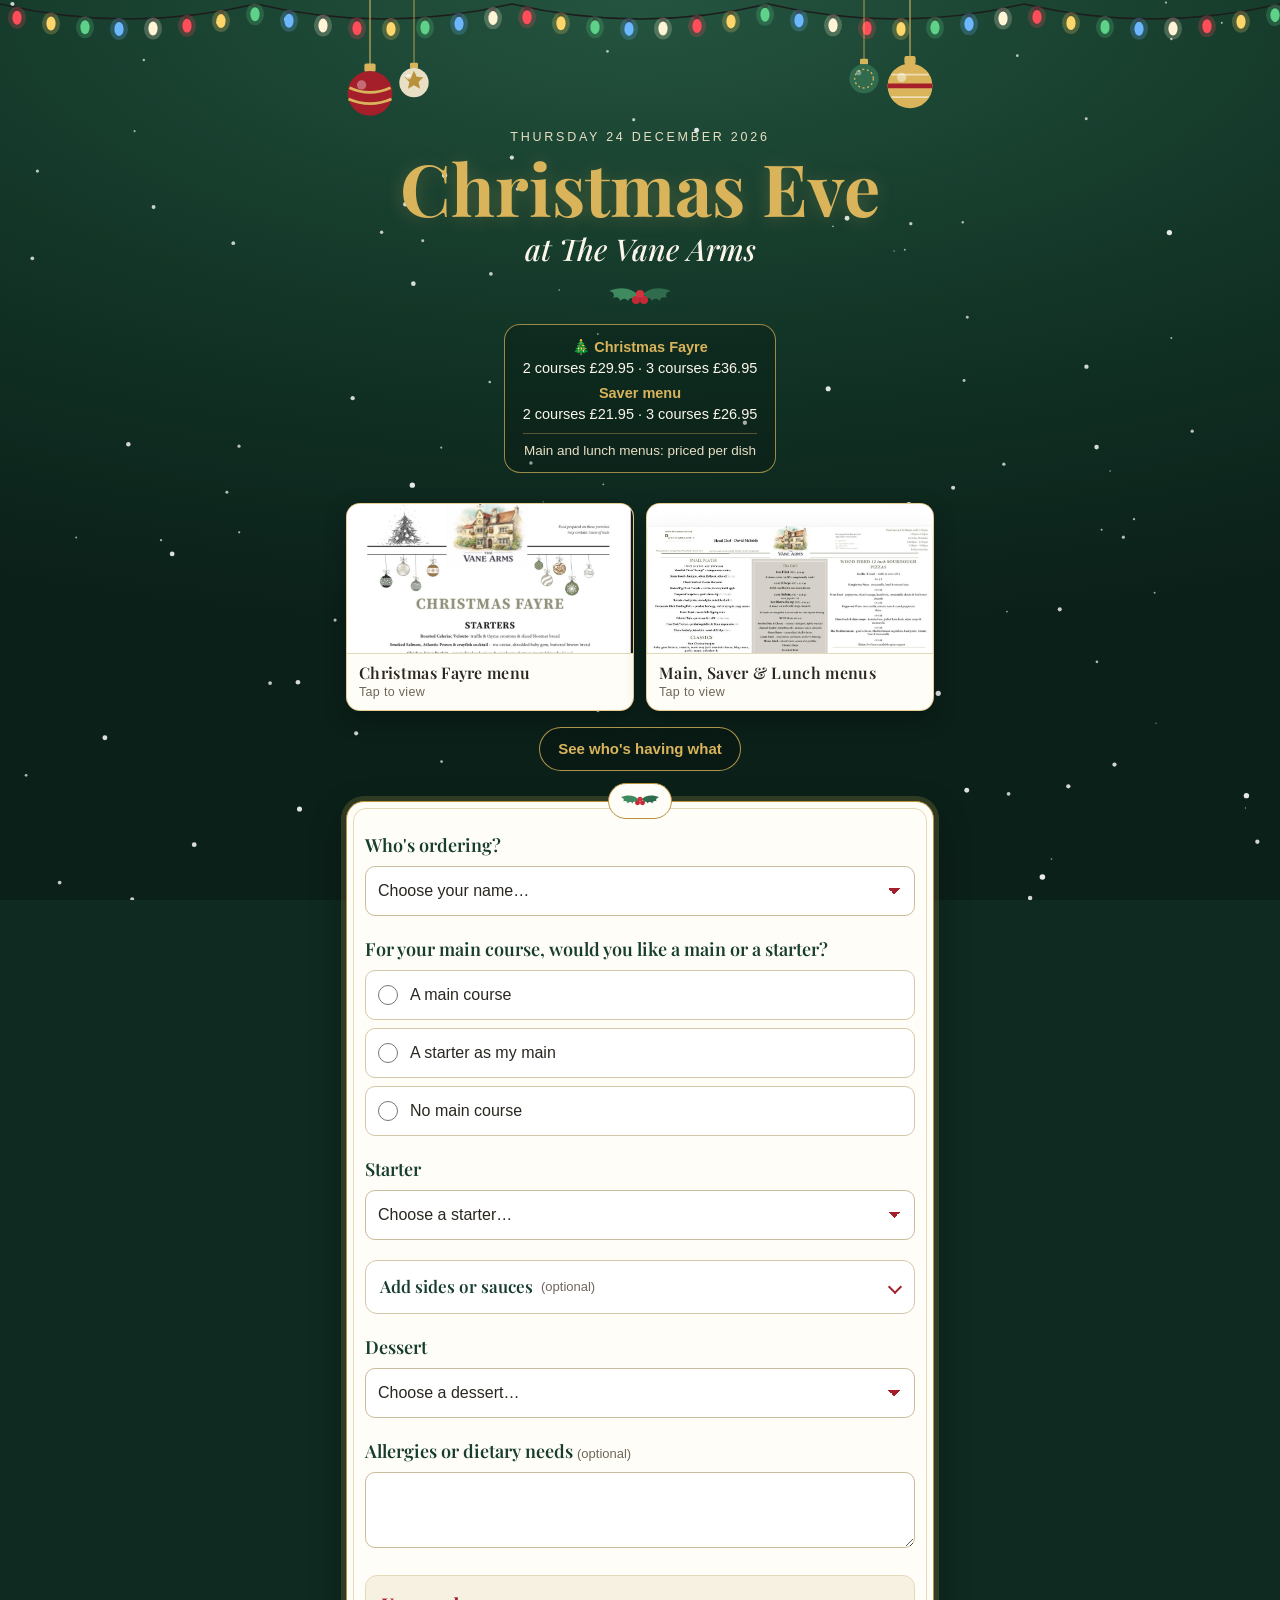
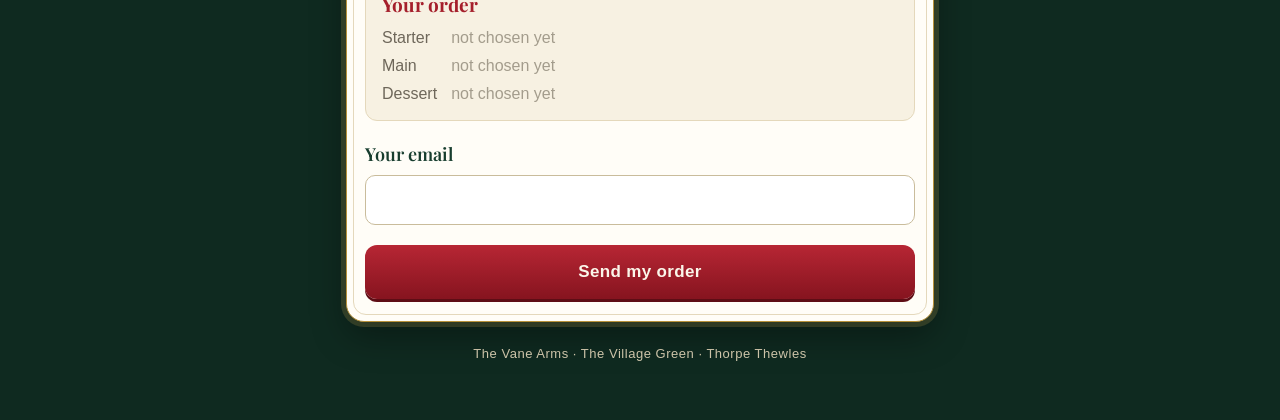
==== commit 1e49b3c0: "Christmas Eve page: 'No dessert / decide on the night', fairer lone set-menu pricing A lone Fayre or" ====
--- a/christmas-eve/index.html
+++ b/christmas-eve/index.html
@@ -415,8 +415,10 @@
   ORGANISER: 'Scott Eason'
 };
 /* Prices in pence.
-   Set menus (Christmas Fayre, Saver): priced by how many courses come from that menu.
-   One course on its own from a set menu is charged at that menu's 2-course price.
+   Set menus (Christmas Fayre, Saver): 2 or 3 courses from the menu are charged at its 2- or 3-course price.
+   One course on its own from a set menu: a main is charged at the 2-course price; a starter or dessert
+   is charged as an extra course (3-course price minus 2-course price). A dish that is also on the
+   main or lunch menu is charged at that price instead when it would be on its own.
    Main menu and lunch menu: each dish at its own price.
    A dish that appears on more than one menu is listed once and counted against
    whichever menu gives the lowest total for that person's whole order. */
@@ -537,7 +539,8 @@
 const SAUCES = ['Peppercorn', 'Diane', 'Garlic Butter'];
 const NO_SIDE = 'No side';
 const COOK = ['Blue', 'Rare', 'Medium rare', 'Medium', 'Medium well', 'Well done'];
-const NONE = {starter:'No starter', main:'No main course', dessert:'No dessert'};
+const NONE = {starter:'No starter', main:'No main course', dessert:'No dessert / decide on the night'};
+const OLD_NONE = {'No dessert': NONE.dessert};   // wording used by earlier versions
 const SRC_NAME = { cf: 'Christmas Fayre', mm: 'Main menu', sv: 'Saver menu', ln: 'Lunch menu' };
 /* names used by earlier versions of this page */
 const ALIASES = {
@@ -562,7 +565,7 @@
 const esc = s => String(s == null ? '' : s).replace(/[&<>"']/g, c => ({'&':'&amp;','<':'&lt;','>':'&gt;','"':'&quot;',"'":'&#39;'}[c]));
 const money = p => '£' + (p / 100).toFixed(2);
 const short = p => money(p).replace('.00', '');
-const isReal = v => !!v && !Object.values(NONE).includes(v);
+const isReal = v => !!v && !Object.values(NONE).includes(v) && !OLD_NONE[v];
 const listOf = x => Array.isArray(x) ? x.filter(Boolean) : String(x || '').split(', ').map(s => s.trim()).filter(Boolean);
 
 function variantLabel(x){ return x.src === 'cf' ? 'Christmas Fayre' + (x.supp ? ' +' + short(x.supp) : '') : x.src === 'sv' ? 'Saver' : money(x.price); }
@@ -593,11 +596,24 @@
   return [['starter', o.starter], ['main', o.mainType === 'none' ? '' : o.main], ['dessert', o.dessert]]
     .filter(([, n]) => isReal(n) && dishOf(n)).map(([c, n]) => ({course: c, d: dishOf(n)}));
 }
+const COURSE_WORD = {starter: 'starter', main: 'main', dessert: 'dessert'};
+/* a lone set-menu course is only allowed for dishes that have no main/lunch menu price */
+function comboAllowed(combo){
+  return Object.keys(SETS).every(k => {
+    const items = combo.filter(c => c.x.src === k);
+    return items.length !== 1 || !items[0].d.v.some(x => !SETS[x.src]);
+  });
+}
 function costOf(combo){
   const lines = [];
   Object.keys(SETS).forEach(k => {
-    const n = combo.filter(c => c.x.src === k).length, S = SETS[k];
-    if (n) lines.push([n === 1 ? S.label + ', 1 course (charged at the 2-course price)' : S.label + ', ' + n + ' courses', n >= 3 ? S.three : S.two]);
+    const items = combo.filter(c => c.x.src === k), n = items.length, S = SETS[k];
+    if (n >= 2) lines.push([S.label + ', ' + n + ' courses', n >= 3 ? S.three : S.two]);
+    else if (n === 1){
+      const c = items[0];
+      if (c.course === 'main') lines.push([S.label + ', main only (charged at the 2-course price)', S.two]);
+      else lines.push([S.label + ', ' + COURSE_WORD[c.course] + ' only (priced as an extra course)', S.three - S.two]);
+    }
   });
   combo.forEach(c => { if (c.x.supp) lines.push([c.d.short + ' supplement', c.x.supp]); });
   combo.forEach(c => { if (!SETS[c.x.src]) lines.push([c.d.name + (c.x.src === 'ln' ? ' (lunch menu)' : ''), c.x.price]); });
@@ -610,6 +626,7 @@
   let best = null;
   (function walk(i, combo){
     if (i === picks.length){
+      if (!comboAllowed(combo)) return;
       const lines = costOf(combo), total = lines.reduce((a, l) => a + l[1], 0);
       if (!best || total < best.total) best = { lines, total, combo: combo.slice() };
       return;
@@ -717,7 +734,7 @@
   if (o.mainReq) rows.push(['Main request', o.mainReq]);
   if (ex.sides.length) rows.push(['Extra sides', ex.sides.join(', ')]);
   if (ex.sauces.length) rows.push(['Sauces', ex.sauces.join(', ')]);
-  rows.push(['Dessert', o.dessert]);
+  rows.push(['Dessert', OLD_NONE[o.dessert] || o.dessert]);
   if (o.dessertReq) rows.push(['Dessert request', o.dessertReq]);
   if (o.notes) rows.push(['Allergies / dietary needs', o.notes]);
   return rows;
@@ -805,7 +822,7 @@
   setMainList();
   if ($('main').options.length) $('main').selectedIndex = 0;
   const setIf = (id, v) => { if (v && [...$(id).options].some(x => x.value === v)) $(id).value = v; };
-  const fix = v => { const d = dishOf(v); return d ? d.name : v; };
+  const fix = v => { if (OLD_NONE[v]) return OLD_NONE[v]; const d = dishOf(v); return d ? d.name : v; };
   ['starter', 'dessert'].forEach(k => { setIf(k, fix(o[k])); showDesc(k); });
   ['cook', 'side1', 'side2'].forEach(k => setIf(k, o[k]));
   if (o.main && o.mainType !== 'none') { setIf('main', fix(o.main)); showDesc('main'); }
@@ -991,7 +1008,7 @@
   return d.name + (asMain ? ' (starter as main)' : '') + (d.v.length > 1 && x ? ' (' + SRC_NAME[x.src] + ')' : '');
 }
 function dishCell(v, x, subs, req){
-  if (!isReal(v)) return '<span class="sam">' + esc(v || '') + '</span>';
+  if (!isReal(v)) return '<span class="sam">' + esc(OLD_NONE[v] || v || '') + '</span>';
   const d = dishOf(v);
   const tg = x && x.src !== 'cf' ? '<span class="tg mm">' + SRC_NAME[x.src] + '</span>' : '';
   return esc(d ? d.name : v) + tg + subs.filter(Boolean).map(s => '<div class="sam">' + esc(s) + '</div>').join('')
@@ -1068,7 +1085,7 @@
   const lines = [head.map(q).join(',')].concat(ADMIN_ROWS.map(r => {
     const p = priceOf(r), ex = extrasOf(r);
     return [r.name, r.email, r.starter, r.starterReq, r.main, r.mainType === 'starter' ? 'Yes' : '', steakText(r), r.mainReq,
-      ex.sides.join(', '), ex.sauces.join(', '), r.dessert, r.dessertReq, r.notes, p ? (p.total / 100).toFixed(2) : '', r.updated].map(q).join(',');
+      ex.sides.join(', '), ex.sauces.join(', '), OLD_NONE[r.dessert] || r.dessert, r.dessertReq, r.notes, p ? (p.total / 100).toFixed(2) : '', r.updated].map(q).join(',');
   }));
   const blob = new Blob(['﻿' + lines.join('\r\n')], {type:'text/csv;charset=utf-8'});
   const a = document.createElement('a'); a.href = URL.createObjectURL(blob); a.download = 'christmas-eve-orders.csv';
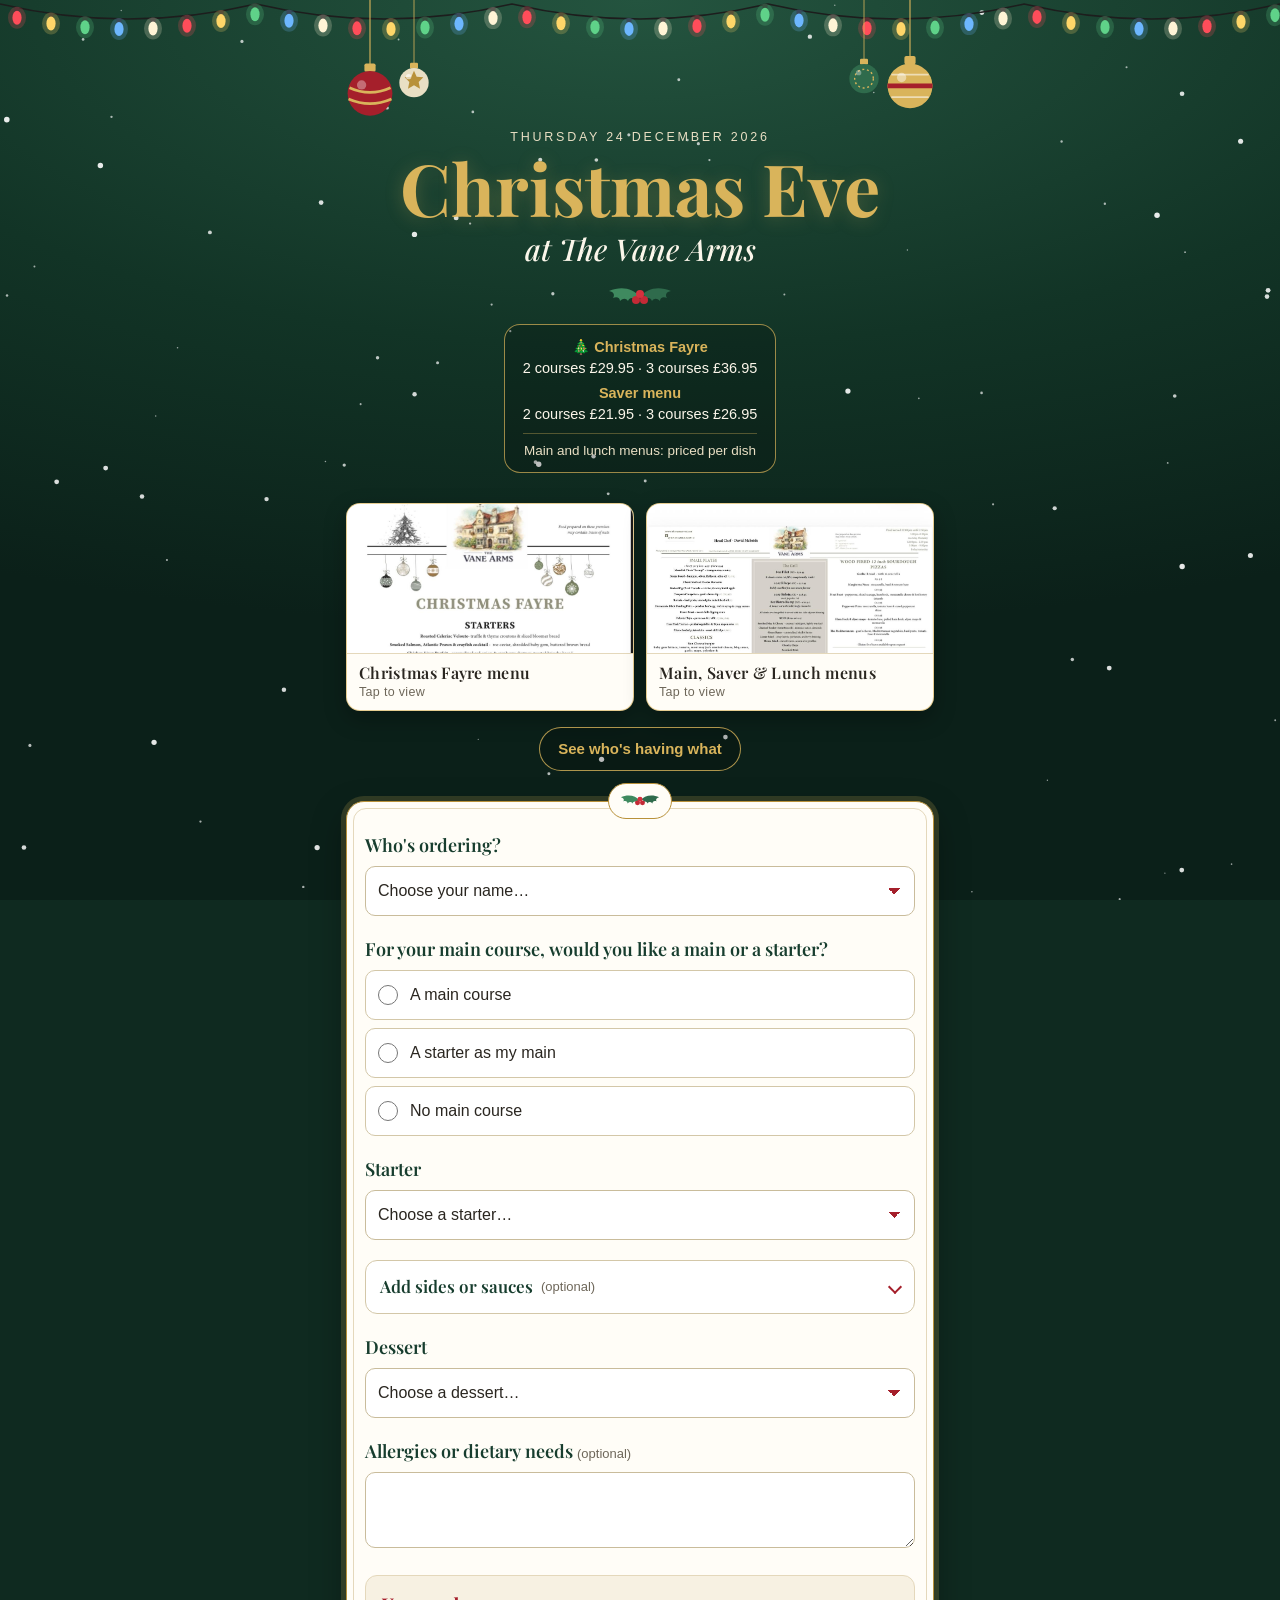
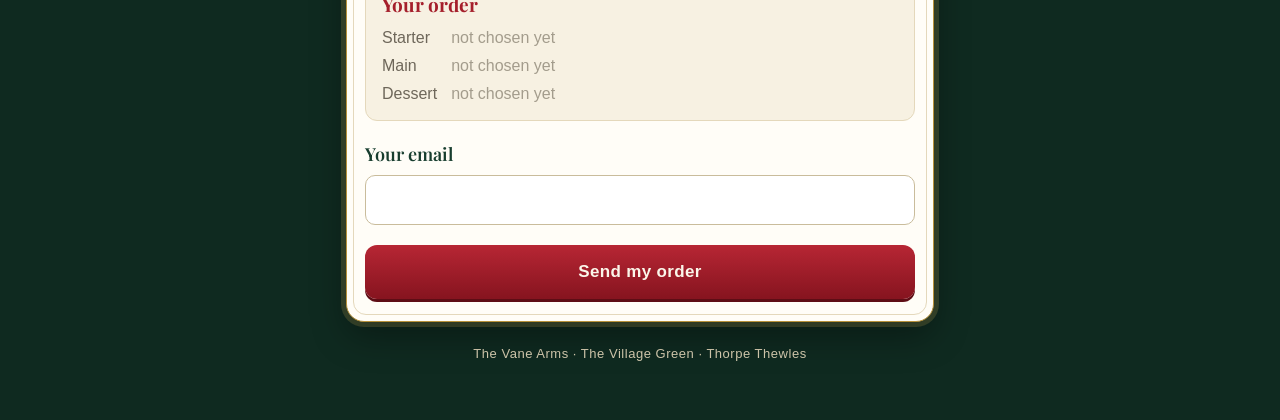
==== commit 929d3ed8: "Christmas Eve page: add Harry and Daisy to the guest list (party of 21) Co-Authored-By: Claude Fable" ====
--- a/christmas-eve/index.html
+++ b/christmas-eve/index.html
@@ -409,7 +409,7 @@
 const CONFIG = {
   SCRIPT_URL: 'https://script.google.com/macros/s/AKfycbwUS44SCN-Toj6OXsVWe3MUc-dPOw905pE6YJq2veUZwV2UM3e7Ip_0jKrQEDuulqDq/exec',
   GUESTS: ['Scott', 'Vickie', 'Izzie', 'Joe', 'Nat', 'Claire', 'Dave B', 'Josh', 'Olivia', 'Dave E',
-           'Maureen', 'Sean', 'Derek', 'Jenny', 'Dave W', 'Jacob', 'Esme', 'Jenna', 'Addy'],
+           'Maureen', 'Sean', 'Derek', 'Jenny', 'Dave W', 'Jacob', 'Esme', 'Jenna', 'Addy', 'Harry', 'Daisy'],
   EVENT: 'Christmas Eve at The Vane Arms',
   WHEN: 'Thursday 24 December 2026',
   ORGANISER: 'Scott Eason'
